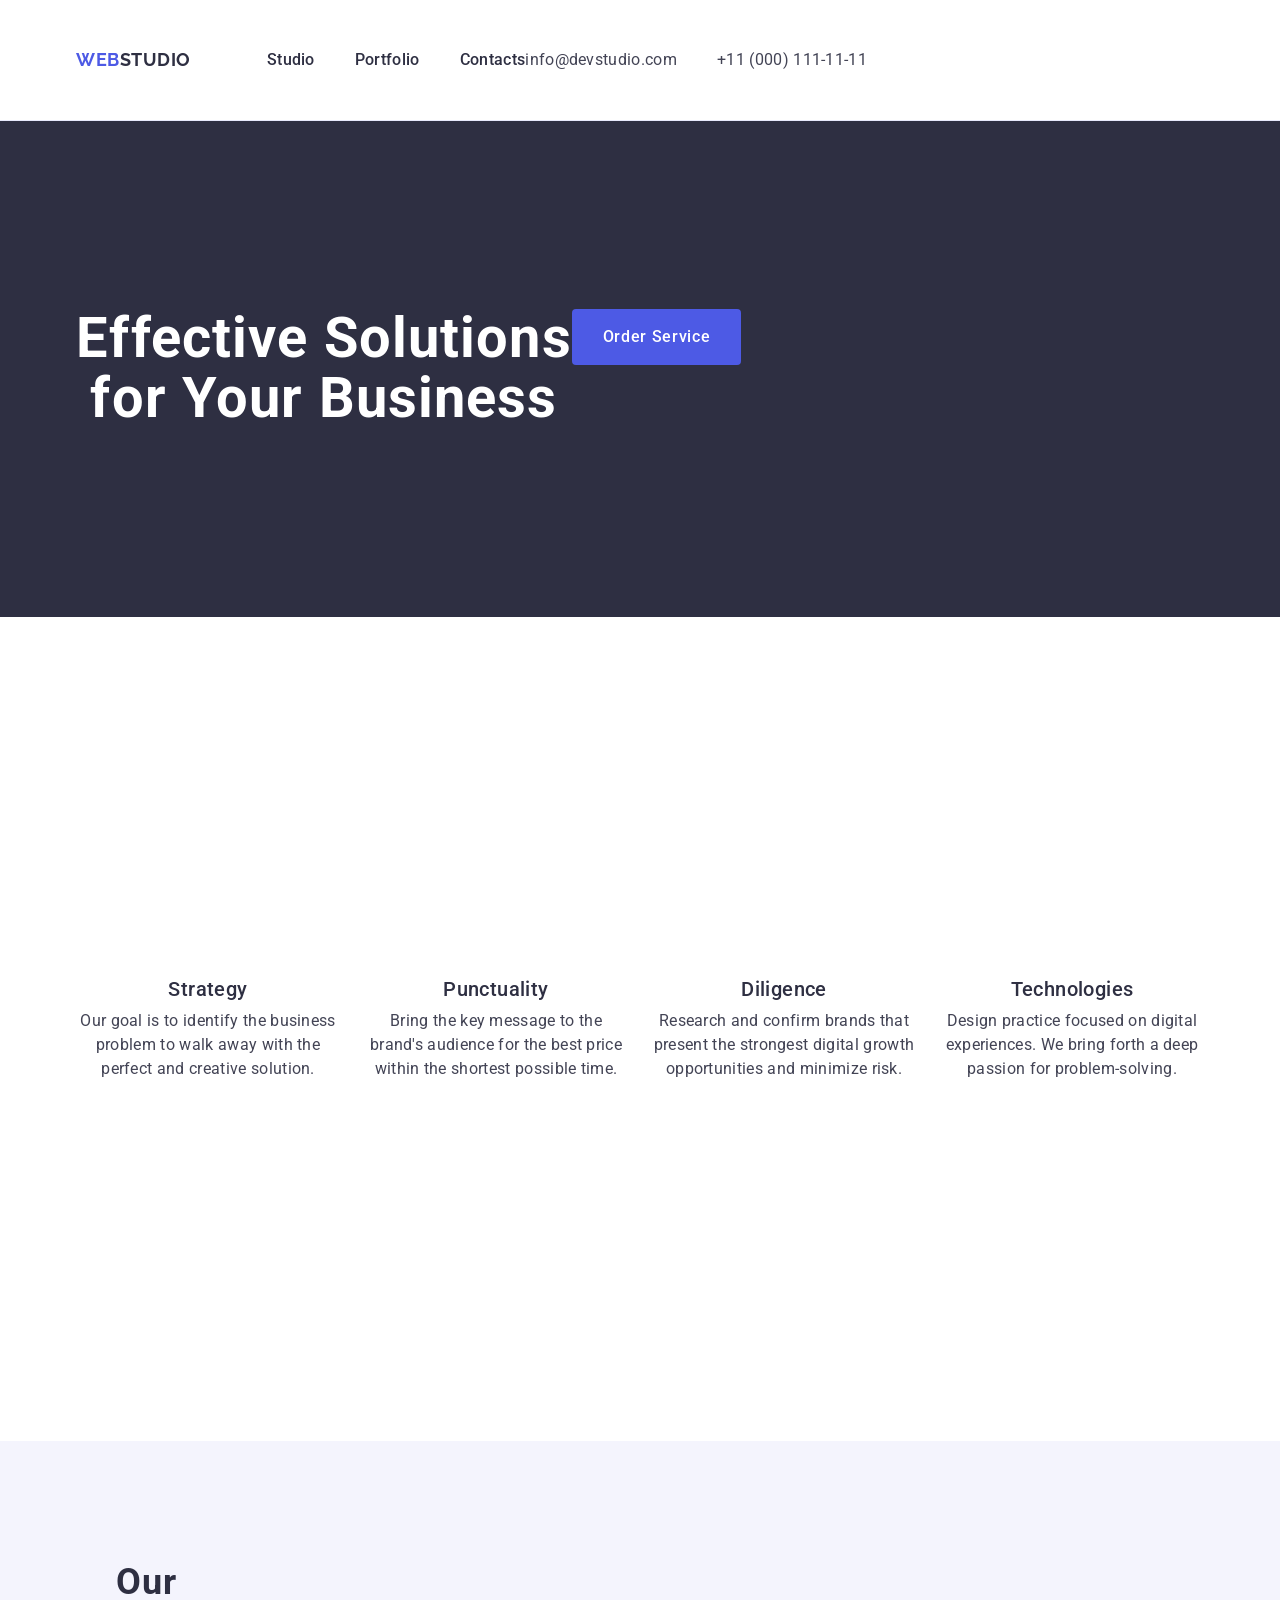
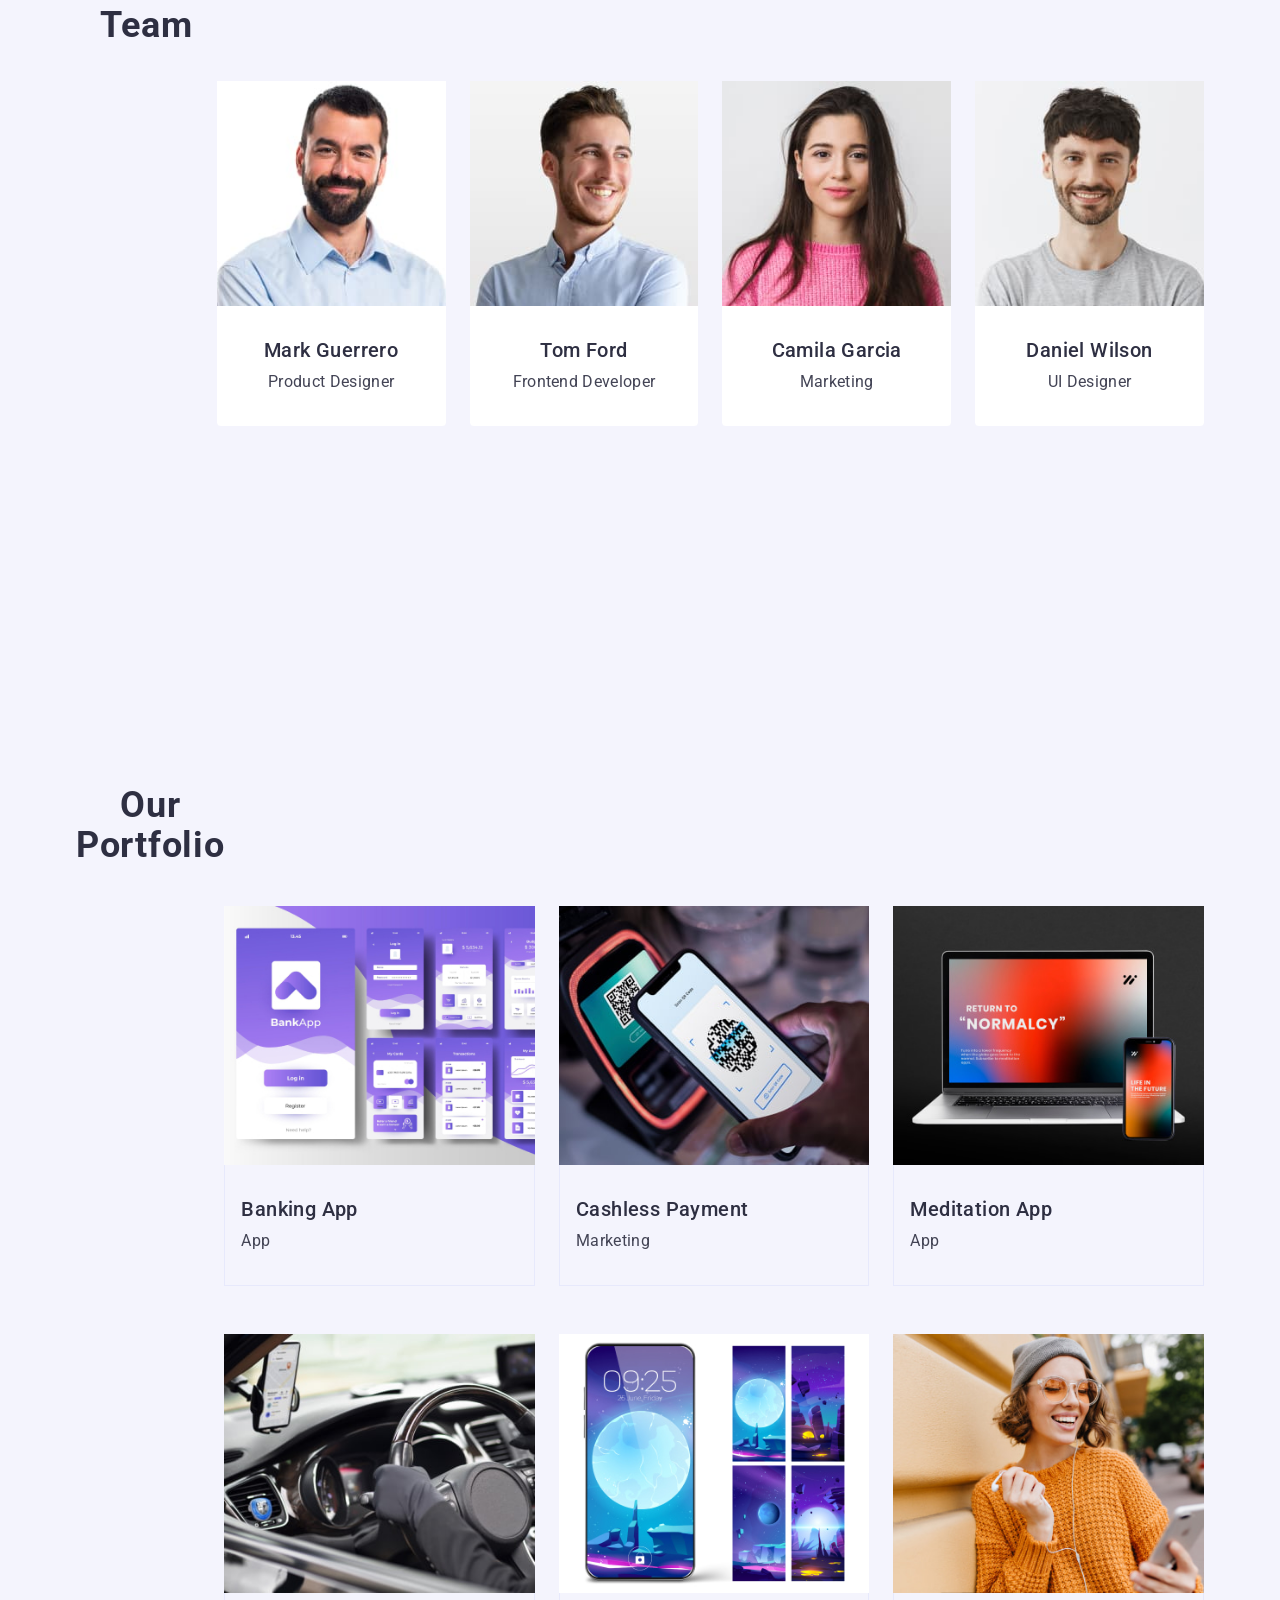
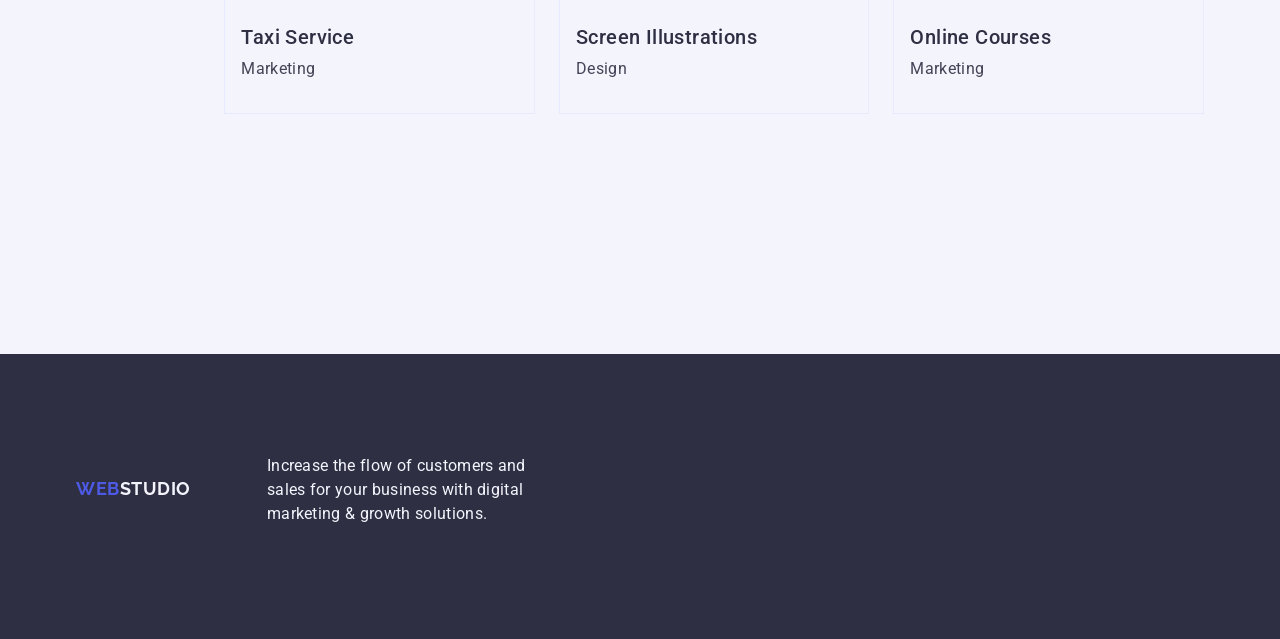
==== index.html @ cb23e67d "d" ====
<!DOCTYPE html>
<html lang="en">
  <head>
    <meta charset="UTF-8" />
    <meta name="viewport" content="width=device-width, initial-scale=1.0" />
    <meta name="description" content="Web Studio" />
    <link
      rel="stylesheet"
      href="https://cdnjs.cloudflare.com/ajax/libs/modern-normalize/3.0.1/modern-normalize.min.css"
      integrity="sha512-q6WgHqiHlKyOqslT/lgBgodhd03Wp4BEqKeW6nNtlOY4quzyG3VoQKFrieaCeSnuVseNKRGpGeDU3qPmabCANg=="
      crossorigin="anonymous"
      referrerpolicy="no-referrer"
    />
    <link href="./css/styles.css" rel="stylesheet" type="text/css" />
    <link rel="preconnect" href="https://fonts.googleapis.com" />
    <link rel="preconnect" href="https://fonts.gstatic.com" crossorigin />
    <link
      href="https://fonts.googleapis.com/css2?family=Raleway:wght@700&family=Roboto:wght@400;500;700;900&display=swap"
      rel="stylesheet"
    />
    <title>Web Studio</title>
  </head>

  <body>
    <header class="main-header">
      <div class="container">
        <nav class="site-nav">
          <a class="logo link" href="./index.html"
            >WEB<span class="text-logo-studio">Studio</span></a
          >

          <ul class="menu list">
            <li class="navigation-menu-item">
              <a class="link" href="./index.html">Studio</a>
            </li>
            <li class="navigation-menu-item">
              <a class="link" href="./portfolio.html">Portfolio</a>
            </li>
            <li class="navigation-menu-item">
              <a class="link" href="">Contacts</a>
            </li>
          </ul>
        </nav>

        <address class="contacts">
          <ul class="contacts list">
            <li class="contacts item">
              <a class="email link" href="mailto:info@devstudio.com"
                >info@devstudio.com</a
              >
            </li>
            <li class="contacts item">
              <a class="email link" href="tel:+110001111111"
                >+11 (000) 111-11-11</a
              >
            </li>
          </ul>
        </address>
      </div>
    </header>

    <main>
      <!-- FIRST MAIN SECTION  -->
      <section class="first-section">
        <div class="container">
          <h1 class="first-header">Effective Solutions for Your Business</h1>
          <button type="button" class="order-service-button">
            Order Service
          </button>
        </div>
      </section>

      <!-- SECOND SECTION  -->
      <section class="second-section">
        <div class="container">
          <!-- THERES NO HEADER BUT VALIDATOR ASKS FOR IT THERES NO HEADER BUT VALIDATOR ASKS FOR IT THERES NO HEADER BUT VALIDATOR ASKS FOR IT -->
          <h2 class="visually-hidden">any text</h2>
          <!-- THERES NO HEADER BUT VALIDATOR ASKS FOR IT THERES NO HEADER BUT VALIDATOR ASKS FOR IT THERES NO HEADER BUT VALIDATOR ASKS FOR IT -->
          <ul class="list second-section">
            <li class="second-section list-item">
              <h3 class="third-header">Strategy</h3>
              <p class="about-our-work">
                Our goal is to identify the business problem to walk away with
                the perfect and creative solution.
              </p>
            </li>
            <li class="second-section list-item">
              <h3 class="third-header">Punctuality</h3>
              <p class="about-our-work">
                Bring the key message to the brand's audience for the best price
                within the shortest possible time.
              </p>
            </li>
            <li class="second-section list-item">
              <h3 class="third-header">Diligence</h3>
              <p class="about-our-work">
                Research and confirm brands that present the strongest digital
                growth opportunities and minimize risk.
              </p>
            </li>
            <li class="second-section list-item">
              <h3 class="third-header">Technologies</h3>
              <p class="about-our-work">
                Design practice focused on digital experiences. We bring forth a
                deep passion for problem-solving.
              </p>
            </li>
          </ul>
        </div>
      </section>

      <!-- SECTION THREE  -->
      <section class="third-section">
        <div class="container">
          <h2 class="second-header">Our Team</h2>
          <ul class="list third-section">
            <li class="underlist">
              <img
                src="./images/team/Mark.jpg"
                width="264"
                height="260"
                alt="Mark Guerrero"
              />
              <div class="position-container">
                <h3 class="third-header">Mark Guerrero</h3>
                <p class="about-our-work">Product Designer</p>
              </div>
            </li>
            <li class="underlist">
              <img
                src="./images/team/Tom.jpg"
                width="264"
                height="260"
                alt="Tom Ford"
              />
              <div class="position-container">
                <h3 class="third-header">Tom Ford</h3>
                <p class="about-our-work">Frontend Developer</p>
              </div>
            </li>
            <li class="underlist">
              <img
                src="./images/team/Camila.jpg"
                width="264"
                height="260"
                alt="Camila Garcia"
              />
              <div class="position-container">
                <h3 class="third-header">Camila Garcia</h3>
                <p class="about-our-work">Marketing</p>
              </div>
            </li>
            <li class="underlist">
              <img
                src="./images/team/Daniel.jpg"
                width="264"
                height="260"
                alt="Daniel Wilson"
              />
              <div class="position-container">
                <h3 class="third-header">Daniel Wilson</h3>
                <p class="about-our-work">UI Designer</p>
              </div>
            </li>
          </ul>
        </div>
      </section>
      <!-- SECTION FOUR  -->
      <section class="four-section">
        <div class="container">
          <h2 class="section-title">Our Portfolio</h2>
          <ul class="list four-section">
            <li class="what-we-do-item">
              <img
                src="./images/portfolio/bank-interface-concept.jpg"
                alt="Bank Interface Concept"
                width="360"
              />
              <div class="what-we-do description">
                <h3 class="card-title">Banking App</h3>
                <p class="card-description">App</p>
              </div>
            </li>
            <li class="what-we-do-item">
              <img
                src="./images/portfolio/cashless-payment.jpg"
                alt="Cashless Payment"
                width="360"
              />
              <div class="what-we-do description">
                <h3 class="card-title">Cashless Payment</h3>
                <p class="card-description">Marketing</p>
              </div>
            </li>
            <li class="what-we-do-item">
              <img
                src="./images/portfolio/meditation-app.jpg"
                alt="Meditation App"
                width="360"
              />
              <div class="what-we-do description">
                <h3 class="card-title">Meditation App</h3>
                <p class="card-description">App</p>
              </div>
            </li>
            <li class="what-we-do-item">
              <img
                src="./images/portfolio/taxi-service.jpg"
                alt="Taxi Service"
                width="360"
              />
              <div class="what-we-do description">
                <h3 class="card-title">Taxi Service</h3>
                <p class="card-description">Marketing</p>
              </div>
            </li>
            <li class="what-we-do-item">
              <img
                src="./images/portfolio/screen-illustrations.jpg"
                alt="Screen Illustrations"
                width="360"
              />
              <div class="what-we-do description">
                <h3 class="card-title">Screen Illustrations</h3>
                <p class="card-description">Design</p>
              </div>
            </li>
            <li class="what-we-do-item">
              <img
                src="./images/portfolio/online-courses.jpg"
                alt="Online Courses"
                width="360"
              />
              <div class="what-we-do description">
                <h3 class="card-title">Online Courses</h3>
                <p class="card-description">Marketing</p>
              </div>
            </li>
          </ul>
        </div>
      </section>
    </main>
    <!-- FOOTER  -->
    <footer class="footer">
      <div class="container">
        <a
          style="display: inline-block"
          class="logo link logo-in-footer"
          href="./index.html"
          >WEB<span class="text-logo-studio-footer">Studio</span></a
        >
        <p class="footer-text">
          Increase the flow of customers and sales for your business with
          digital marketing & growth solutions.
        </p>
      </div>
    </footer>
  </body>
</html>
---- css/styles.css ----
:root {
  --header-text-color: #2e2f42;
  --iris: #4d5ae5;
  --navyblue: #2e2f42;
}

body {
  font-family: 'Roboto', sans-serif;
  background-color: #ffffff;
  color: #434455;
}

.list {
  list-style: none;
}

h1,
h2,
h3,
h4,
h5,
h6,
p {
  margin: 0;
}

ul,
ol {
  margin: 0;
  padding-left: 0;
}

img {
  display: block;
  max-width: 100%;
  height: auto;
}

.link {
  text-decoration: none;
  padding: 24px 0;
  display: inline-block;
}

.site-nav > .link {
  font-family: 'Raleway', sans-serif;
  color: var(--iris, #4d5ae5);
  font-weight: 700;
  font-size: 18px;
  line-height: 1.17;
  letter-spacing: 0.03em;
  text-transform: uppercase;
  text-decoration: none;
}

.text-logo-studio {
  text-transform: uppercase;
  font-family: 'Raleway', sans-serif;
  color: var(--navyblue, #2e2f42);
  font-weight: 700;
  font-size: 18px;
  line-height: 1.17;
  letter-spacing: 0.03em;
  text-decoration: none;
}

.site-nav .list .link {
  font-weight: 500;
  line-height: 1.5;
  letter-spacing: 0.02em;
  color: #2e2f42;
}

address {
  font-style: normal;
}

.site-nav {
  display: flex;
  align-items: center;
  text-decoration: none;
}

.logo.link {
  margin-right: 76px;
}

.footer .container .logo.footer.link {
  margin-bottom: 16px;
}

.menu.list {
  display: flex;
  gap: 40px;
}

.site-nav .list .link:hover,
.link:focus {
  color: #404bbf;
  font-style: normal;
  font-weight: 500;
  line-height: 24px;
  letter-spacing: 0.32px;
}

.site-nav .list .link:focus {
  color: #404bbf;
}

.contacts .list .link:hover {
  color: #404bbf;
}

.contacts .list .link:focus {
  color: #404bbf;
}

.contacts .list .link {
  color: #434455;
}

.contacts .list {
  line-height: 1.5;
  letter-spacing: 0.02em;
  color: #434455;
}

.first-header {
  color: #fff;
  text-align: center;
  /* Header 1 */
  max-width: 496px;
  font-size: 56px;
  font-style: normal;
  font-weight: 700;
  line-height: 1.07;
  letter-spacing: 1.12px;
}

.third-header {
  color: #2e2f42;
  margin-bottom: 8px;
  font-size: 20px;
  font-style: normal;
  font-weight: 500;
  line-height: 1.2;
  text-align: center;
  letter-spacing: 0.02em;
}

.second-header {
  color: #2e2f42;
  text-align: center;
  font-size: 36px;
  font-style: normal;
  font-weight: 700;
  margin-bottom: 72px;
  line-height: 1.2;
  letter-spacing: 0.72px;
  text-transform: capitalize;
}

.list.second-section {
  display: flex;
  gap: 24px;
}

.list.third-section {
  display: flex;
  gap: 24px;
}

.second-section {
  padding: 120px 0;
}

.visually-hidden {
  position: absolute;
  width: 1px;
  height: 1px;
  margin: -1px;
  border: 0;
  padding: 0;

  white-space: nowrap;
  clip-path: inset(100%);
  clip: rect(0 0 0 0);
  overflow: hidden;
}

.portfolio-section .list .about-our-work {
  font-size: 16px;
  line-height: 1.5;
  letter-spacing: 0.02em;
  color: #434455;
  text-align: center;
}

.second-header-portfolio {
  font-weight: 500;
  font-size: 20px;
  line-height: 1.2;
  letter-spacing: 0.02em;
  color: #2e2f42;
}

.first-section {
  padding: 188px 0;
  background-color: #2e2f42;
}

.third-section {
  background-color: #f4f4fd;
  padding: 120px 0;
}

.list-item {
  background-color: #ffffff;
}

.third-section > h2 {
  line-height: 1.11;
}

.four-section {
  background-color: #f4f4fd;
  padding-top: 120px;
  padding-bottom: 120px;
}

.third-section .list .underlist {
  background-color: #ffffff;
  width: calc((100% - 72px) / 4);
  border-radius: 0px 0px 4px 4px;
}

.position-container {
  padding: 32px 0;
}

.four-section > h2 {
  line-height: 1.11;
}

.four-section > p {
  font-size: 16px;
  line-height: 1.5;
  letter-spacing: 0.02em;
}

.four-section .list > p {
  font-size: 16px;
  line-height: 1.5;
  letter-spacing: 0.02em;
}

.about-our-work {
  font-size: 16px;
  font-style: normal;
  font-weight: 400;
  line-height: 1.5;
  letter-spacing: 0.02em;
  text-align: center;
}

.main-header {
  border-bottom: 1px solid #e7e9fc;
}

.container {
  display: flex;
  width: 1158px;
  margin: 0 auto;
  padding: 0 15px;
}

.contacts.list {
  display: flex;
  align-items: center;
  gap: 40px;
}

.second-section.list-item {
  width: calc((100% - 72px) / 4);
}

.navigation-menu-item {
  padding-top: 24px;
  padding-right: 0;
  padding-bottom: 24px;
  padding-left: 0;
}

.contacts.item {
  padding: 24px 0;
}

.contacts-mail:hover {
  color: #404bbf;
  justify-content: center;
  flex-shrink: 0;
}

.order-service-button {
  display: block;
  min-width: 169px;
  height: 56px;
  border: none;
  border-radius: 4px;
  background: var(--iris, #4d5ae5);
  cursor: pointer;
  color: #ffffff;
  font-family: 'Roboto', sans-serif;
  /* Button Text */
  font-size: 16px;
  font-style: normal;
  font-weight: 500;
  line-height: 1.5;
  letter-spacing: 0.04em;
}

.order-service-button:hover,
.order-service-button:focus {
  background-color: #404bbf;
}

.sorting-button {
  cursor: pointer;
  font-family: 'Roboto', sans-serif;
  font-weight: 500;
  font-size: 16px;
  line-height: 1.5;
  letter-spacing: 0.04em;
  color: #4d5ae5;
  background-color: #f4f4fd;
}

.sorting-button:hover {
  color: #ffffff;
  background-color: #404bbf;
}

.sorting-button:focus {
  color: #ffffff;
  background-color: #404bbf;
}

footer {
  background-color: #2e2f42;
  flex-shrink: 0;
}

.footer {
  padding: 100px 0;
}

.footer .link {
  display: inline-block;
  font-family: 'Raleway', sans-serif;
  font-weight: 700;
  font-size: 18px;
  line-height: 1.17;
  letter-spacing: 0.03em;
  text-transform: uppercase;
  color: #4d5ae5;
}

.text-logo-studio-footer {
  color: var(--cloud, #f4f4fd);
  font-family: Raleway;
  font-size: 18px;
  font-style: normal;
  font-weight: 700;
  line-height: 1.17; /* 116.667% */
  letter-spacing: 0.03em;
  text-transform: uppercase;
  display: inline-block;
}

.footer-text {
  color: #f4f4fd;
  font-size: 16px;
  font-style: normal;
  font-weight: 400;
  line-height: 24px;
  max-width: 264px;
  letter-spacing: 0.32px;
}

.section-title {
  font-size: 36px;
  line-height: 1.11;
  margin-bottom: 72px;
  text-align: center;
  letter-spacing: 0.02em;
  text-transform: capitalize;
  color: #2e2f42;
}

.list.four-section {
  padding-top: 120px;
  display: flex;
  flex-wrap: wrap;
  column-gap: 24px;
  row-gap: 48px;
}

.what-we-do-item {
  width: calc((100% - 48px) / 3);
}

.logo-in-footer {
  display: inline-block;
  margin-bottom: 16px;
}

.what-we-do.description {
  padding: 32px 16px;
  border: 1px solid #e7e9fc;
  border-top: none;
}

.card-title {
  font-weight: 500;
  font-size: 20px;
  line-height: 1.2;
  letter-spacing: 0.02em;
  color: #2e2f42;
  margin-bottom: 8px;
}

.card-description {
  font-size: 16px;
  line-height: 1.5;
  letter-spacing: 0.02em;
  color: #434455;
}
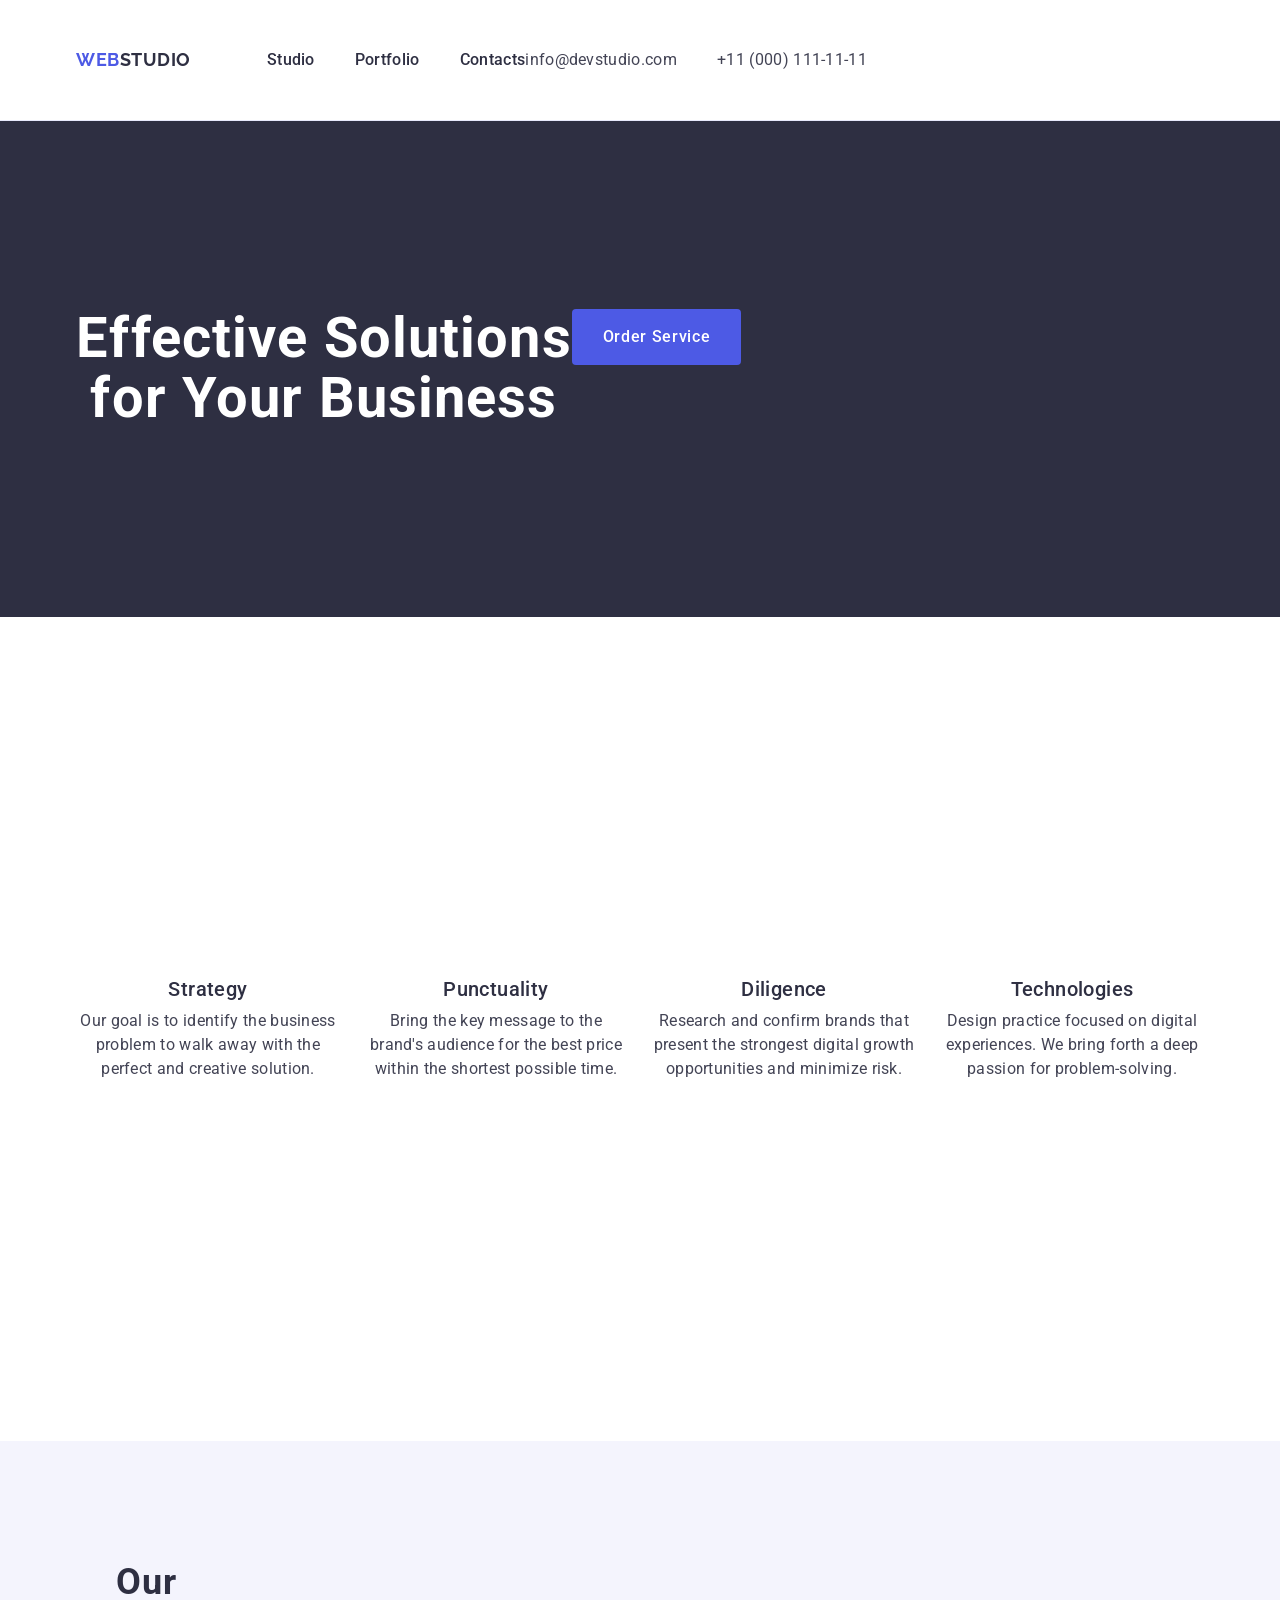
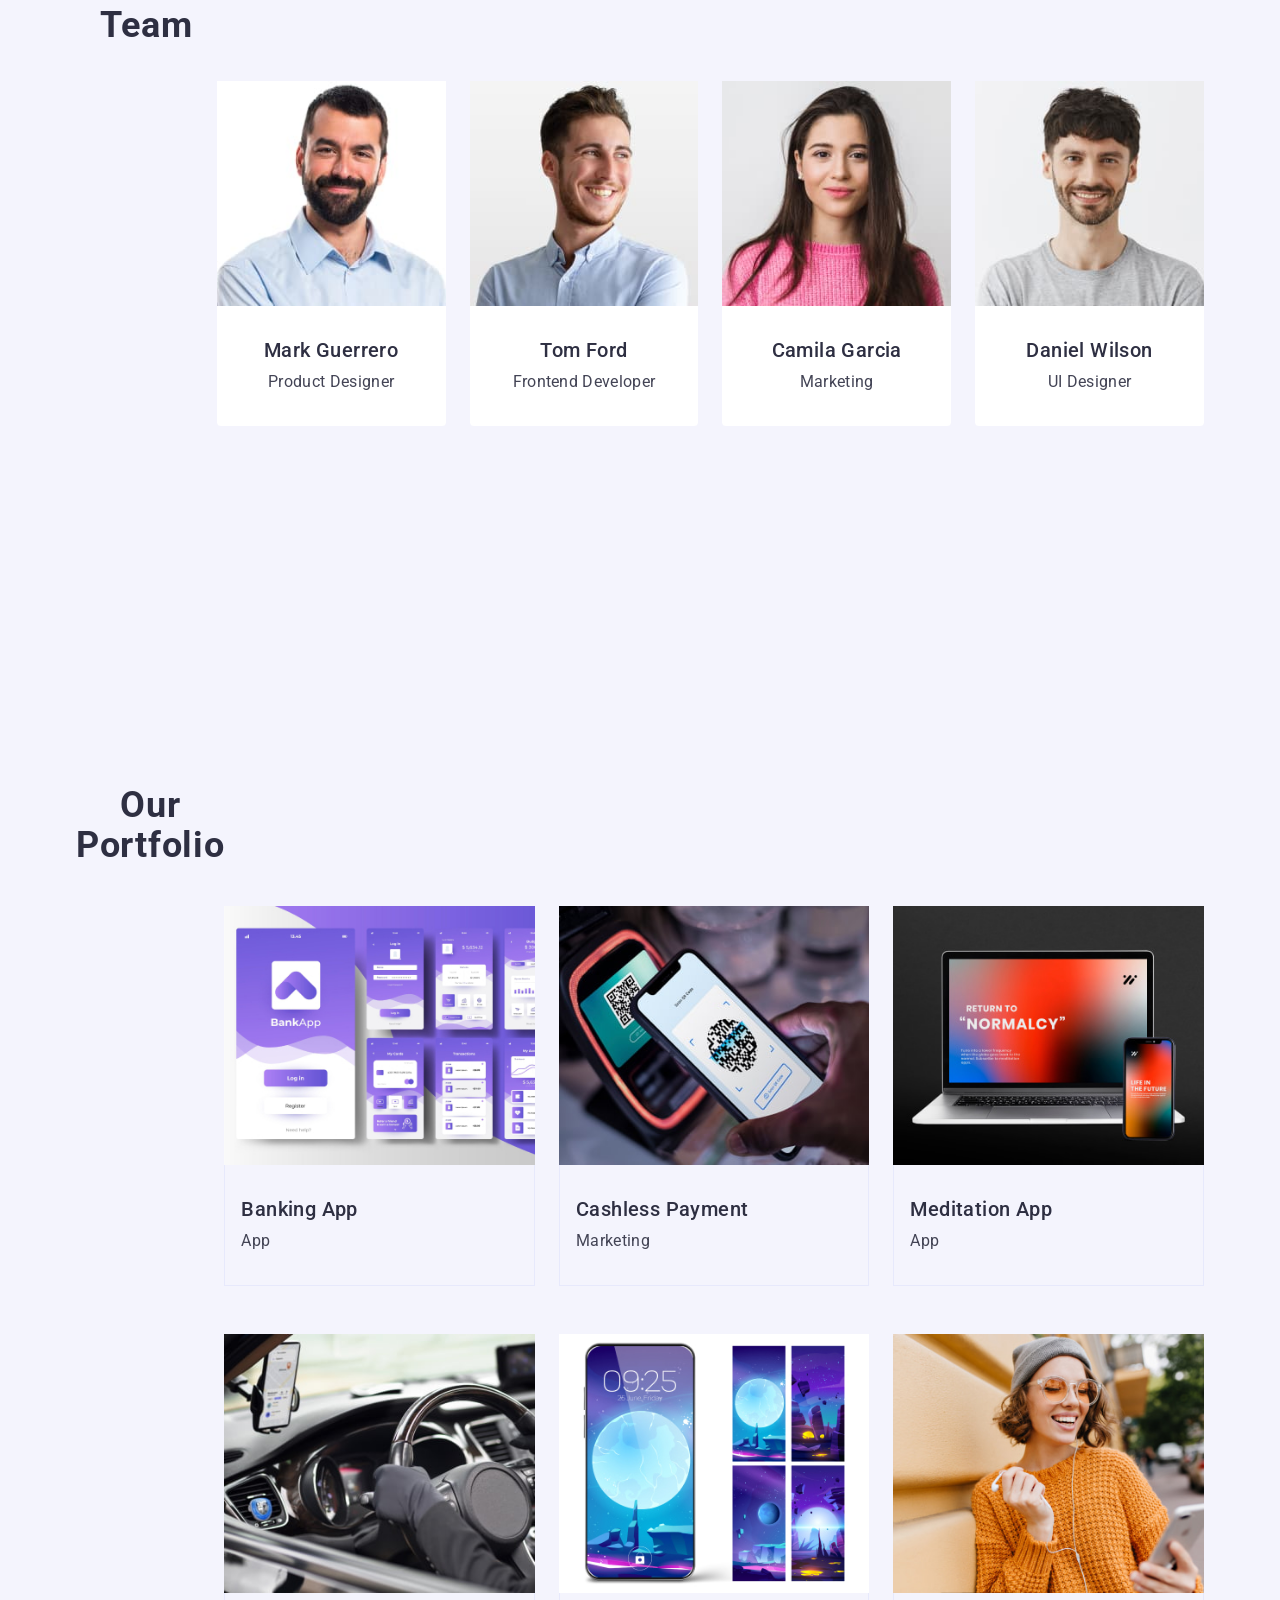
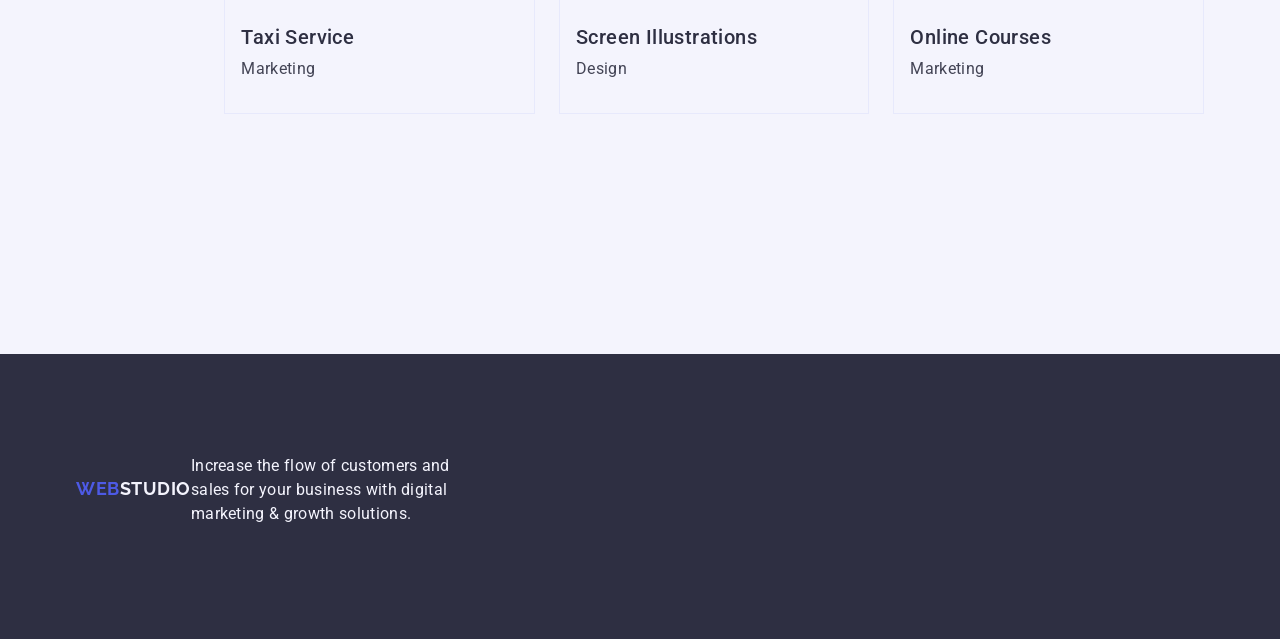
==== commit 89e251a9: "u" ====
--- a/index.html
+++ b/index.html
@@ -242,11 +242,8 @@
     </main>
     <!-- FOOTER  -->
     <footer class="footer">
-      <div class="container">
-        <a
-          style="display: inline-block"
-          class="logo link logo-in-footer"
-          href="./index.html"
+      <div class="container footer-container">
+        <a class="link" href="./index.html"
           >WEB<span class="text-logo-studio-footer">Studio</span></a
         >
         <p class="footer-text">
--- a/css/styles.css
+++ b/css/styles.css
@@ -354,8 +354,51 @@
   padding: 100px 0;
 }
 
+.text-logo-studio-footer {
+  color: var(--cloud, #f4f4fd);
+  font-family: Raleway;
+  font-size: 18px;
+  font-style: normal;
+  font-weight: 700;
+  line-height: 1.17; /* 116.667% */
+  letter-spacing: 0.03em;
+  text-transform: uppercase;
+  display: inline-block;
+}
+
+.footer-text {
+  color: #f4f4fd;
+  font-size: 16px;
+  font-style: normal;
+  font-weight: 400;
+  line-height: 24px;
+  max-width: 264px;
+  letter-spacing: 0.32px;
+}
+
+.section-title {
+  font-size: 36px;
+  line-height: 1.11;
+  margin-bottom: 72px;
+  text-align: center;
+  letter-spacing: 0.02em;
+  text-transform: capitalize;
+  color: #2e2f42;
+}
+
+.list.four-section {
+  padding-top: 120px;
+  display: flex;
+  flex-wrap: wrap;
+  column-gap: 24px;
+  row-gap: 48px;
+}
+
+.what-we-do-item {
+  width: calc((100% - 48px) / 3);
+}
+
 .footer .link {
-  display: inline-block;
   font-family: 'Raleway', sans-serif;
   font-weight: 700;
   font-size: 18px;
@@ -363,53 +406,6 @@
   letter-spacing: 0.03em;
   text-transform: uppercase;
   color: #4d5ae5;
-}
-
-.text-logo-studio-footer {
-  color: var(--cloud, #f4f4fd);
-  font-family: Raleway;
-  font-size: 18px;
-  font-style: normal;
-  font-weight: 700;
-  line-height: 1.17; /* 116.667% */
-  letter-spacing: 0.03em;
-  text-transform: uppercase;
-  display: inline-block;
-}
-
-.footer-text {
-  color: #f4f4fd;
-  font-size: 16px;
-  font-style: normal;
-  font-weight: 400;
-  line-height: 24px;
-  max-width: 264px;
-  letter-spacing: 0.32px;
-}
-
-.section-title {
-  font-size: 36px;
-  line-height: 1.11;
-  margin-bottom: 72px;
-  text-align: center;
-  letter-spacing: 0.02em;
-  text-transform: capitalize;
-  color: #2e2f42;
-}
-
-.list.four-section {
-  padding-top: 120px;
-  display: flex;
-  flex-wrap: wrap;
-  column-gap: 24px;
-  row-gap: 48px;
-}
-
-.what-we-do-item {
-  width: calc((100% - 48px) / 3);
-}
-
-.logo-in-footer {
   display: inline-block;
   margin-bottom: 16px;
 }
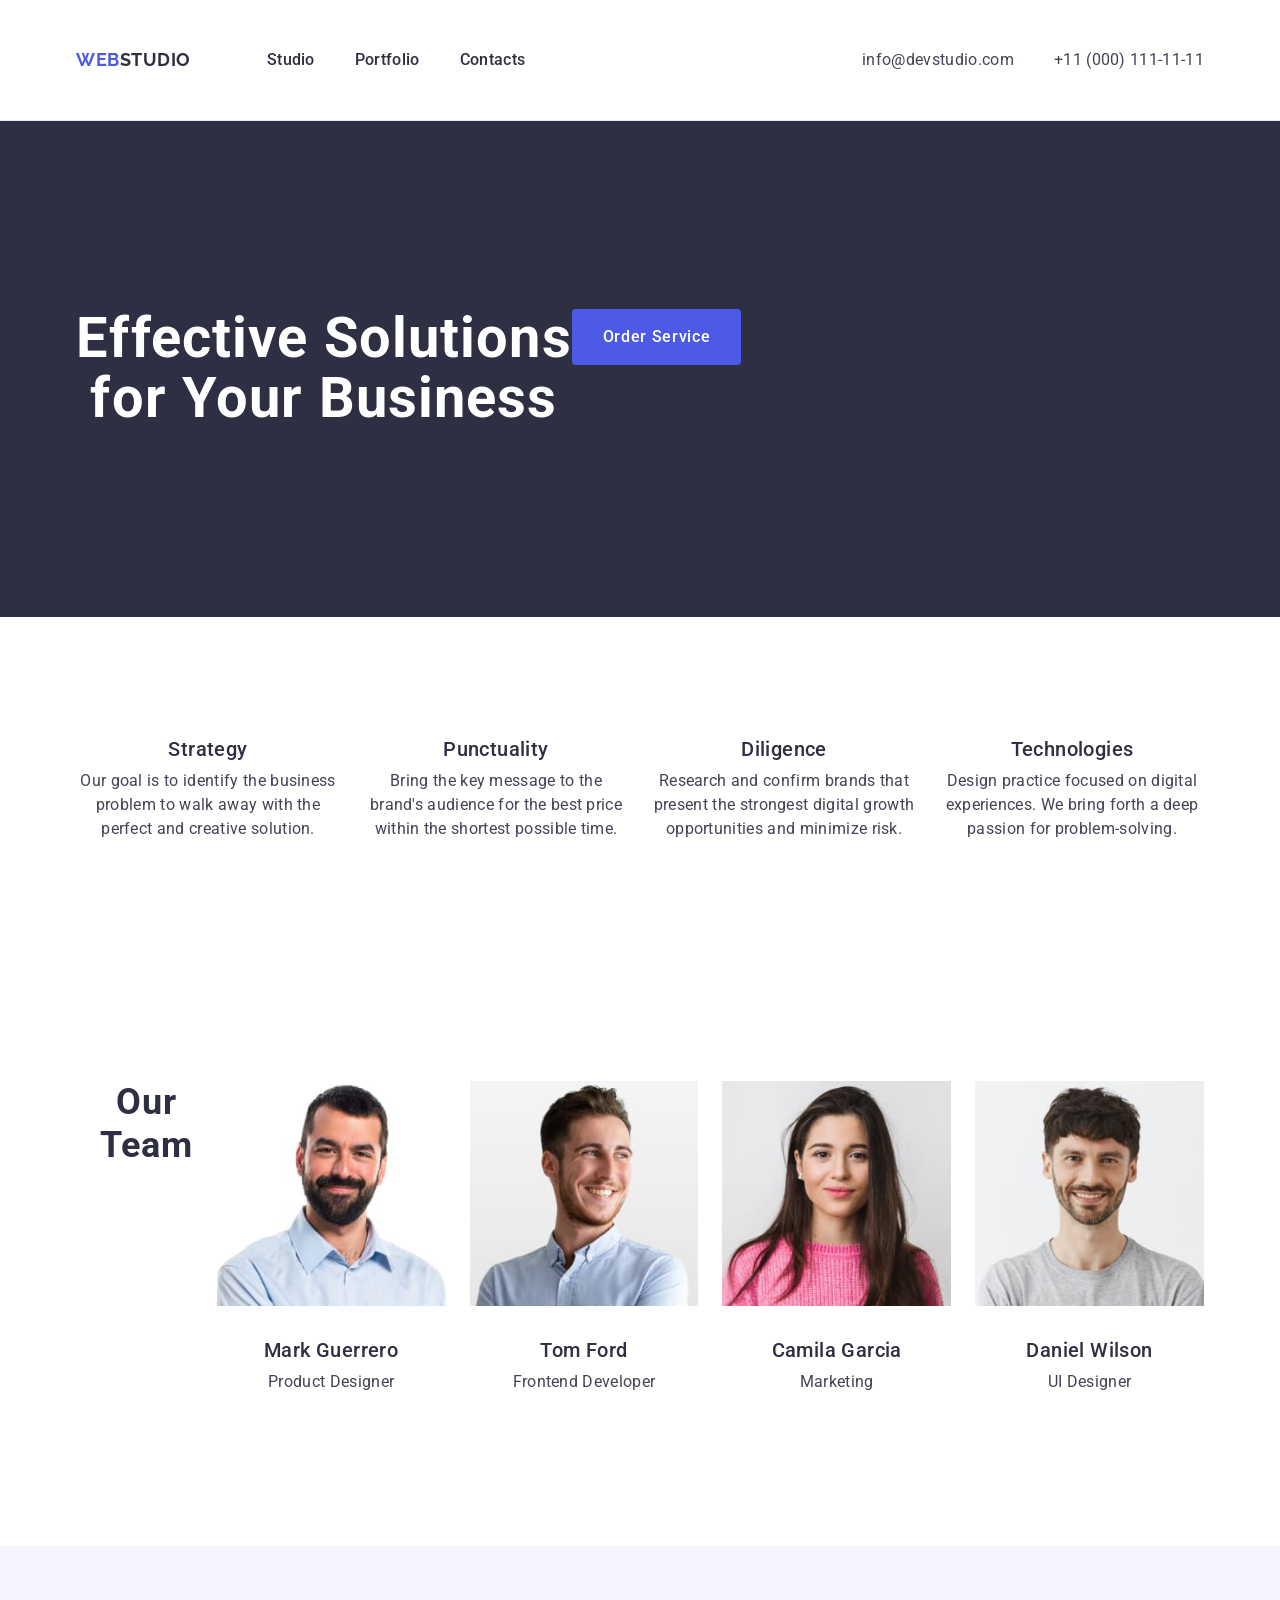
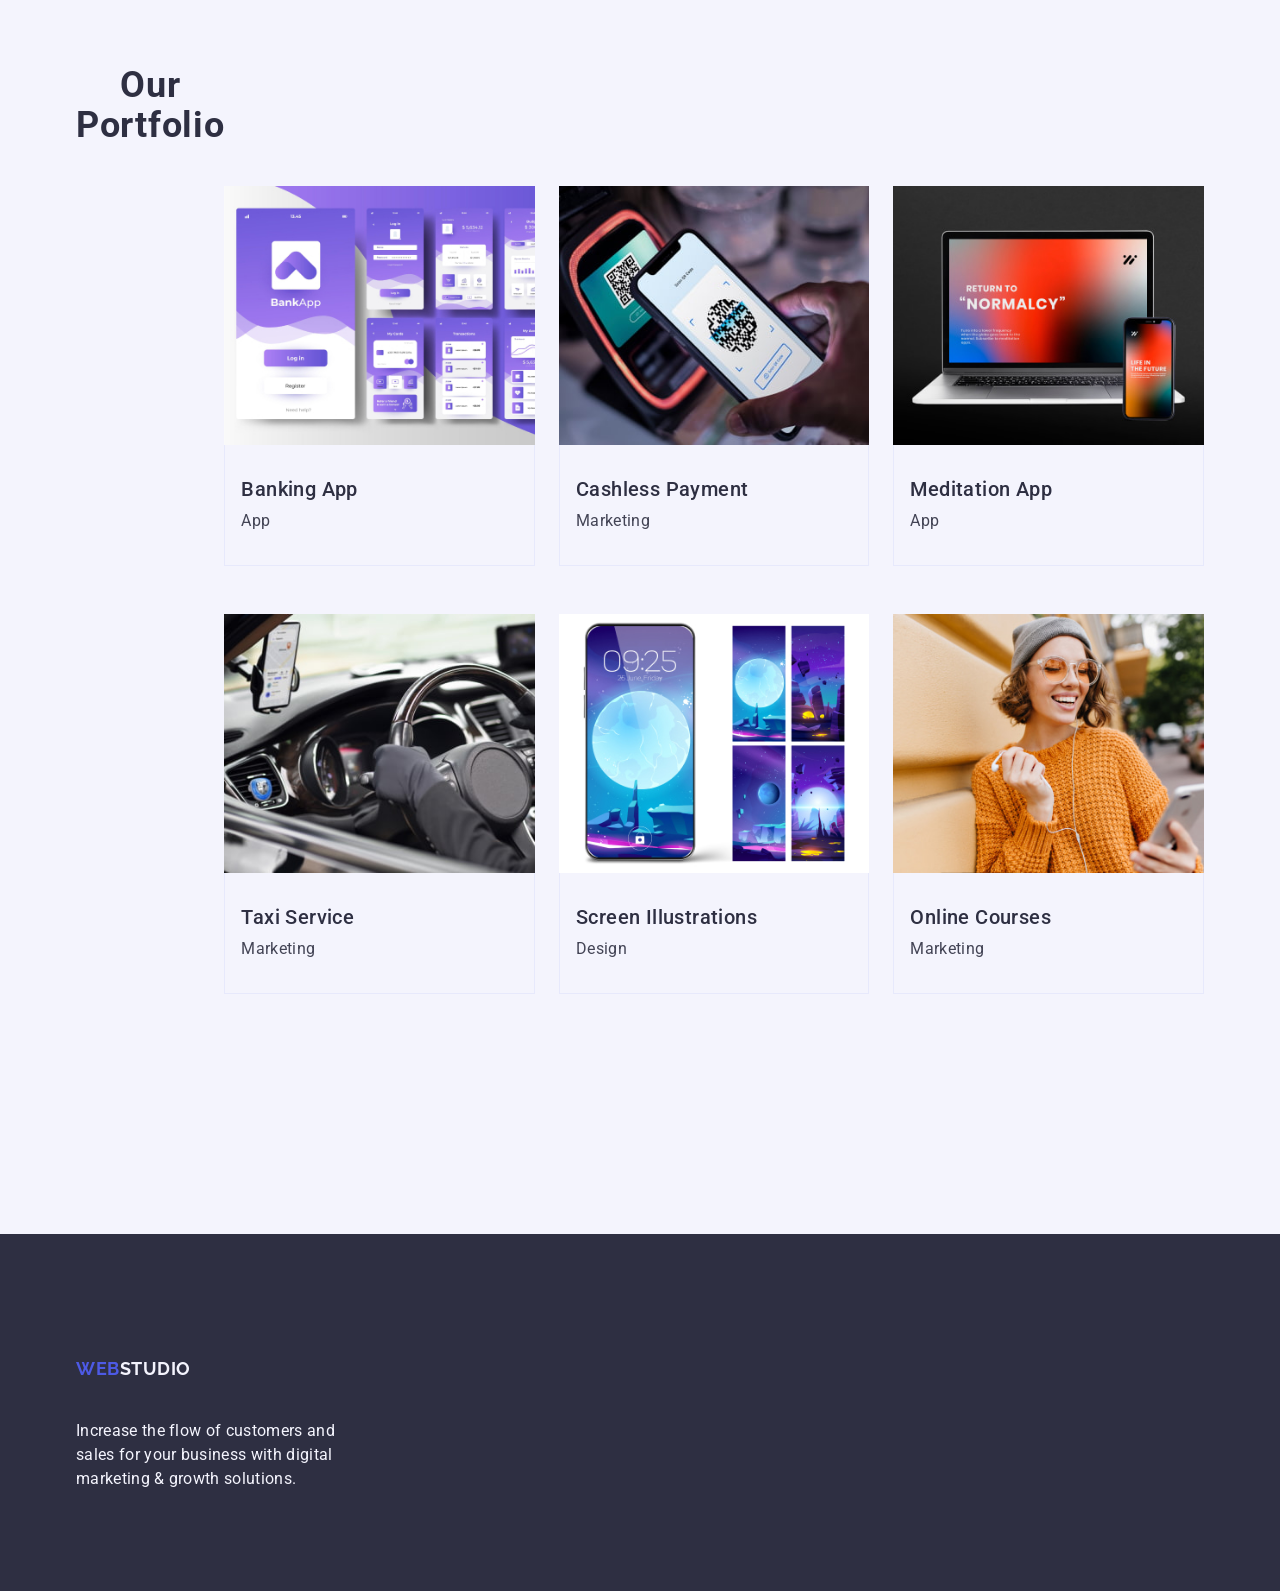
==== commit 6b6259e6: "u" ====
--- a/index.html
+++ b/index.html
@@ -61,7 +61,7 @@
 
     <main>
       <!-- FIRST MAIN SECTION  -->
-      <section class="first-section">
+      <section class="section first-section">
         <div class="container">
           <h1 class="first-header">Effective Solutions for Your Business</h1>
           <button type="button" class="order-service-button">
@@ -71,7 +71,7 @@
       </section>
 
       <!-- SECOND SECTION  -->
-      <section class="second-section">
+      <section class="section second-section">
         <div class="container">
           <!-- THERES NO HEADER BUT VALIDATOR ASKS FOR IT THERES NO HEADER BUT VALIDATOR ASKS FOR IT THERES NO HEADER BUT VALIDATOR ASKS FOR IT -->
           <h2 class="visually-hidden">any text</h2>
@@ -110,7 +110,7 @@
       </section>
 
       <!-- SECTION THREE  -->
-      <section class="third-section">
+      <section class="section third-section">
         <div class="container">
           <h2 class="second-header">Our Team</h2>
           <ul class="list third-section">
@@ -166,11 +166,11 @@
         </div>
       </section>
       <!-- SECTION FOUR  -->
-      <section class="four-section">
+      <section class="section four-section">
         <div class="container">
           <h2 class="section-title">Our Portfolio</h2>
           <ul class="list four-section">
-            <li class="what-we-do-item">
+            <li class="frame">
               <img
                 src="./images/portfolio/bank-interface-concept.jpg"
                 alt="Bank Interface Concept"
@@ -181,7 +181,7 @@
                 <p class="card-description">App</p>
               </div>
             </li>
-            <li class="what-we-do-item">
+            <li class="frame">
               <img
                 src="./images/portfolio/cashless-payment.jpg"
                 alt="Cashless Payment"
@@ -192,7 +192,7 @@
                 <p class="card-description">Marketing</p>
               </div>
             </li>
-            <li class="what-we-do-item">
+            <li class="frame">
               <img
                 src="./images/portfolio/meditation-app.jpg"
                 alt="Meditation App"
@@ -203,7 +203,7 @@
                 <p class="card-description">App</p>
               </div>
             </li>
-            <li class="what-we-do-item">
+            <li class="frame">
               <img
                 src="./images/portfolio/taxi-service.jpg"
                 alt="Taxi Service"
@@ -214,7 +214,7 @@
                 <p class="card-description">Marketing</p>
               </div>
             </li>
-            <li class="what-we-do-item">
+            <li class="frame">
               <img
                 src="./images/portfolio/screen-illustrations.jpg"
                 alt="Screen Illustrations"
@@ -225,7 +225,7 @@
                 <p class="card-description">Design</p>
               </div>
             </li>
-            <li class="what-we-do-item">
+            <li class="frame">
               <img
                 src="./images/portfolio/online-courses.jpg"
                 alt="Online Courses"
--- a/css/styles.css
+++ b/css/styles.css
@@ -75,10 +75,15 @@
   font-style: normal;
 }
 
+.section {
+  padding: 120px 0;
+}
+
 .site-nav {
   display: flex;
   align-items: center;
   text-decoration: none;
+  margin-right: auto;
 }
 
 .logo.link {
@@ -168,10 +173,6 @@
 .list.third-section {
   display: flex;
   gap: 24px;
-}
-
-.second-section {
-  padding: 120px 0;
 }
 
 .visually-hidden {
@@ -207,11 +208,6 @@
 .first-section {
   padding: 188px 0;
   background-color: #2e2f42;
-}
-
-.third-section {
-  background-color: #f4f4fd;
-  padding: 120px 0;
 }
 
 .list-item {
@@ -348,9 +344,6 @@
 footer {
   background-color: #2e2f42;
   flex-shrink: 0;
-}
-
-.footer {
   padding: 100px 0;
 }
 
@@ -376,6 +369,10 @@
   letter-spacing: 0.32px;
 }
 
+.footer-container {
+  flex-direction: column;
+}
+
 .section-title {
   font-size: 36px;
   line-height: 1.11;
@@ -394,8 +391,10 @@
   row-gap: 48px;
 }
 
-.what-we-do-item {
+.frame {
+  row-gap: 48px;
   width: calc((100% - 48px) / 3);
+  transition: box-shadow 250ms cubic-bezier(0.4, 0, 0.2, 1);
 }
 
 .footer .link {
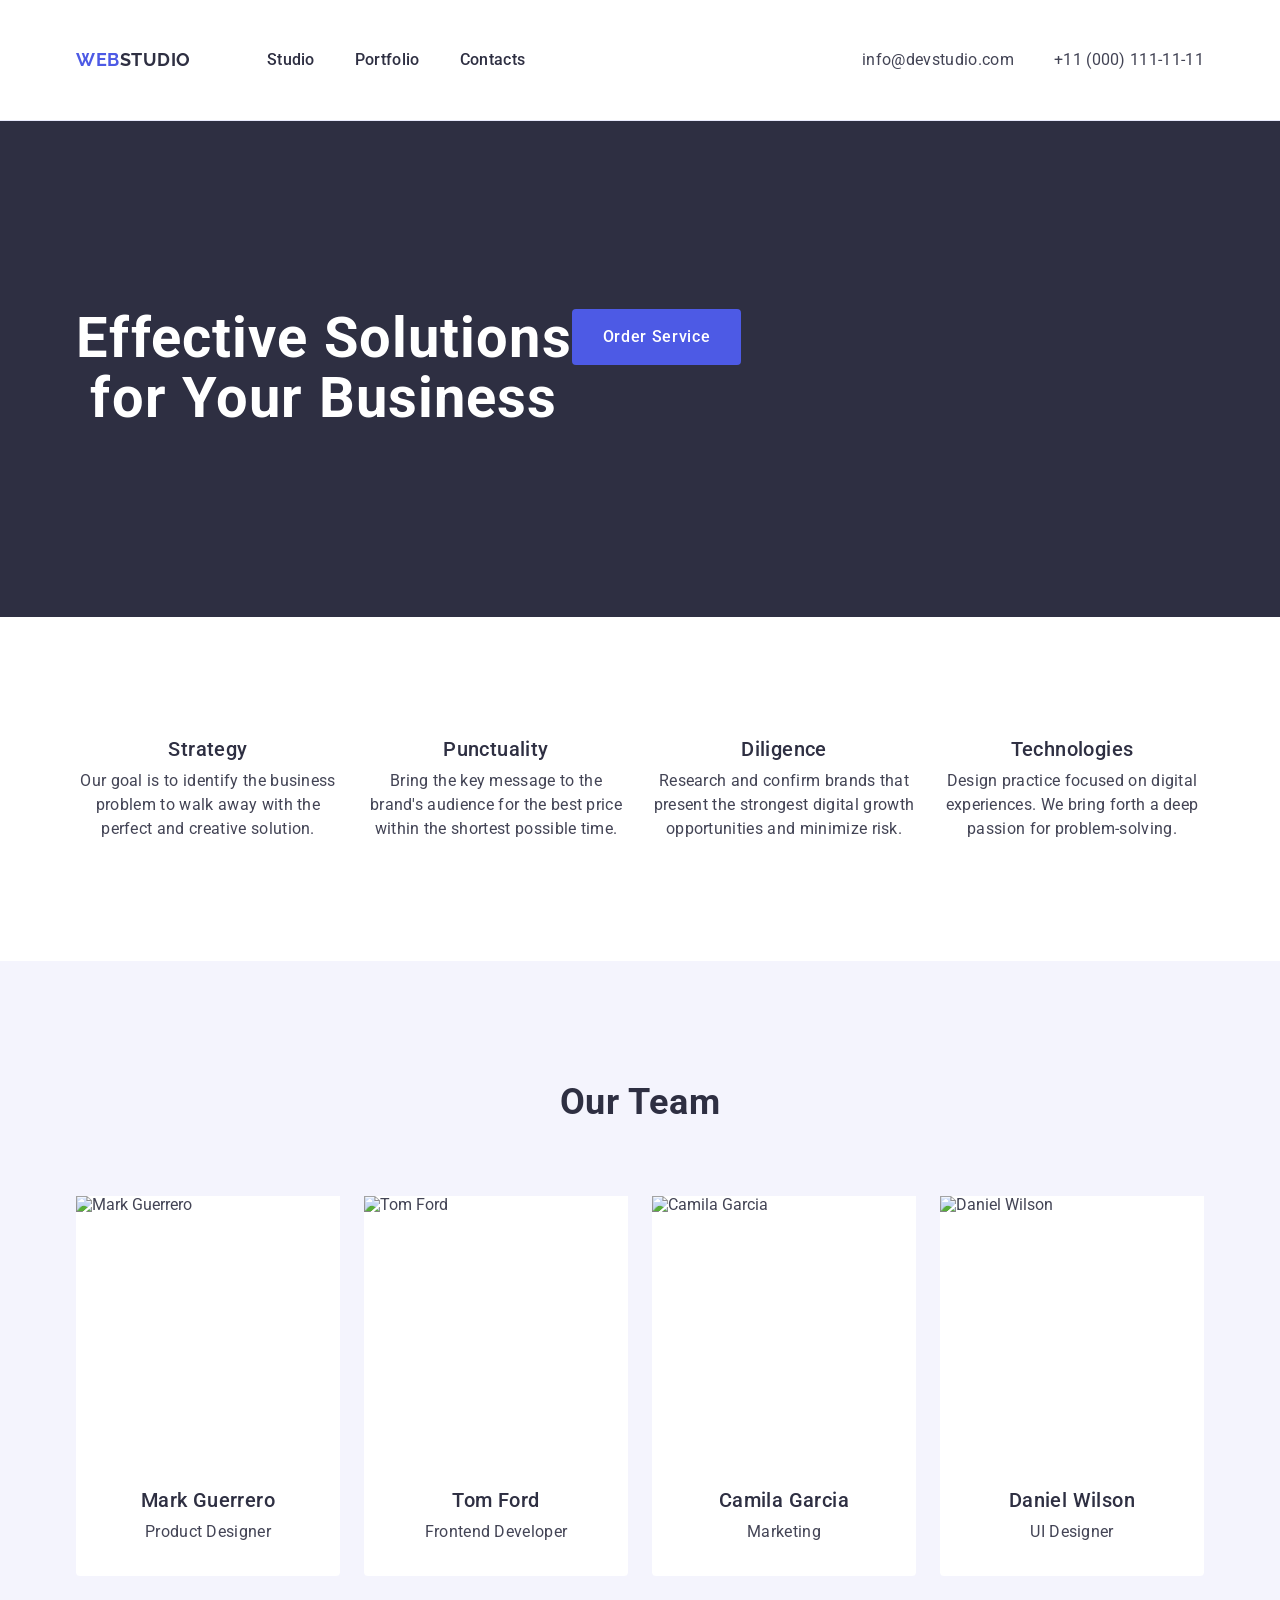
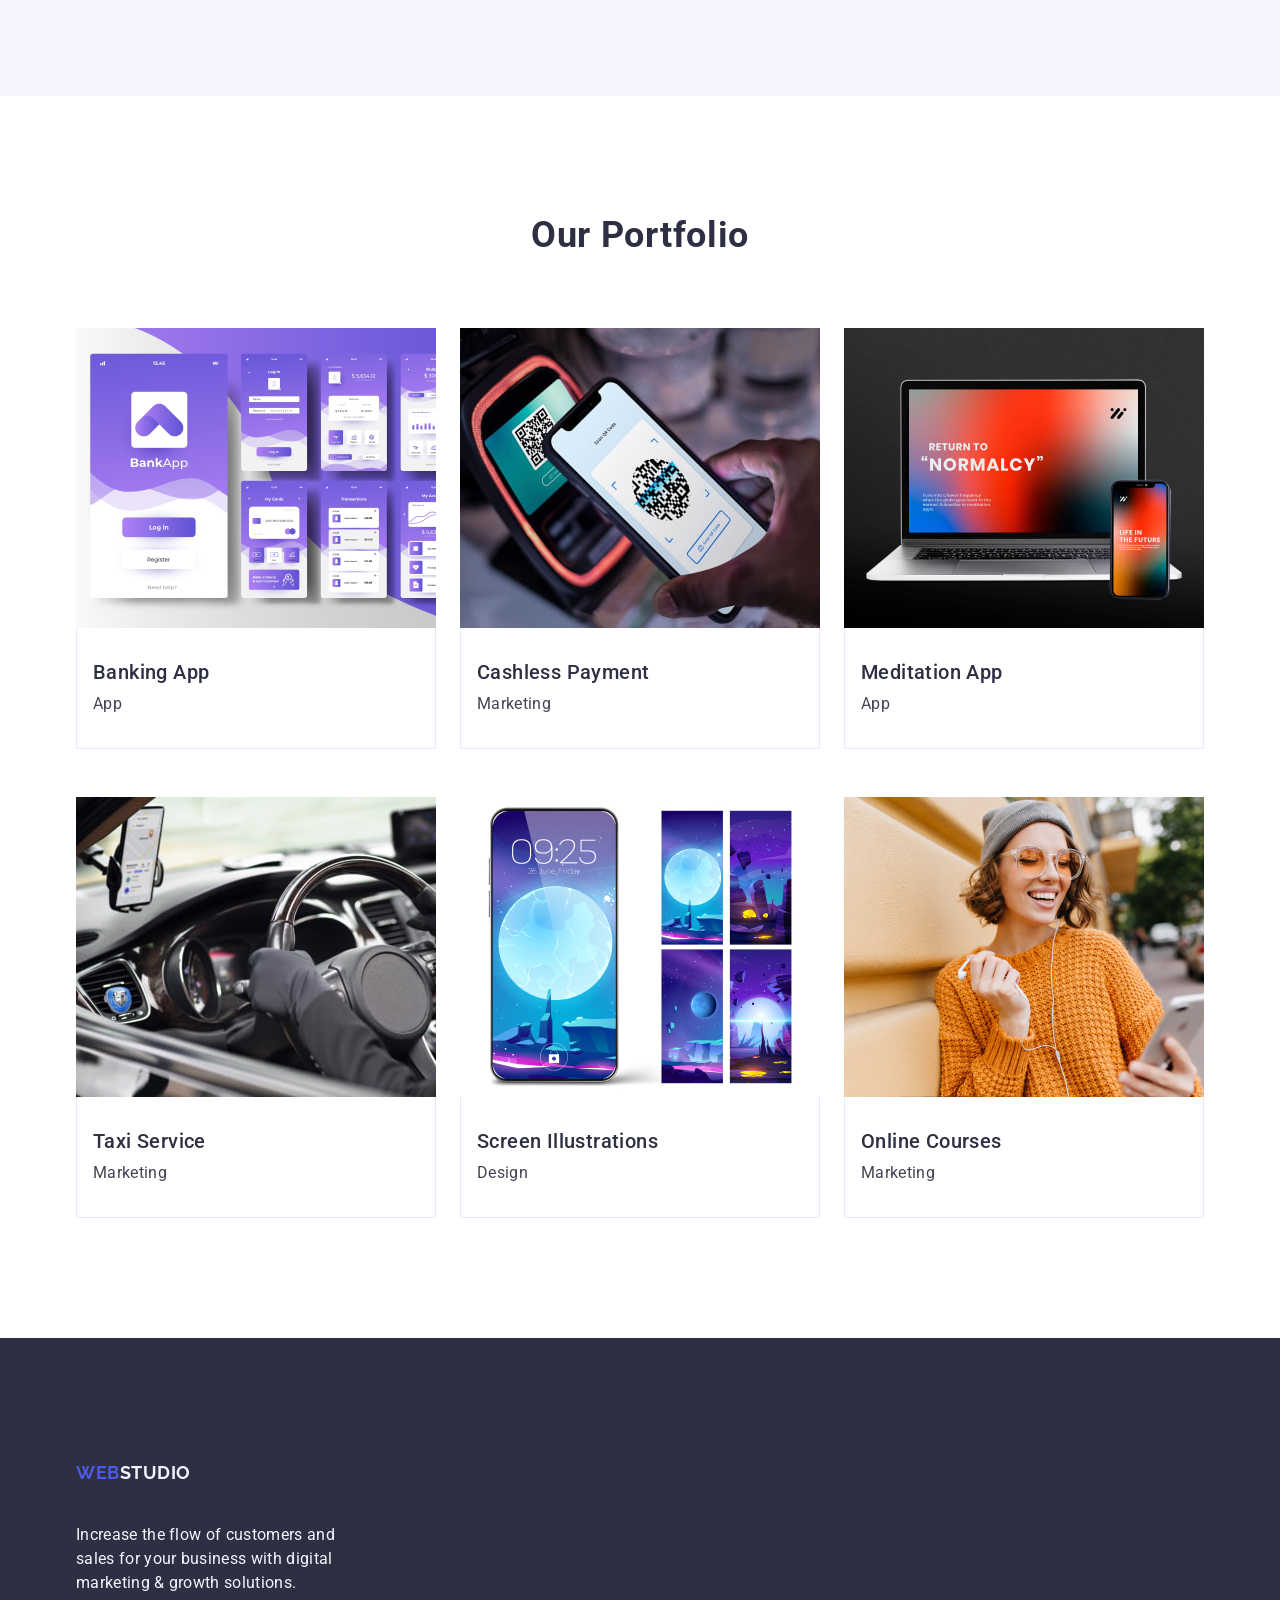
==== commit 11cf968d: "upd" ====
--- a/index.html
+++ b/index.html
@@ -74,7 +74,7 @@
       <section class="section second-section">
         <div class="container">
           <!-- THERES NO HEADER BUT VALIDATOR ASKS FOR IT THERES NO HEADER BUT VALIDATOR ASKS FOR IT THERES NO HEADER BUT VALIDATOR ASKS FOR IT -->
-          <h2 class="visually-hidden">any text</h2>
+          <h2 class="visually-hidden">Features</h2>
           <!-- THERES NO HEADER BUT VALIDATOR ASKS FOR IT THERES NO HEADER BUT VALIDATOR ASKS FOR IT THERES NO HEADER BUT VALIDATOR ASKS FOR IT -->
           <ul class="list second-section">
             <li class="second-section list-item">
@@ -111,12 +111,12 @@
 
       <!-- SECTION THREE  -->
       <section class="section third-section">
-        <div class="container">
+        <div class="container third-container">
           <h2 class="second-header">Our Team</h2>
           <ul class="list third-section">
             <li class="underlist">
               <img
-                src="./images/team/Mark.jpg"
+                src="./images/team/mark.jpg"
                 width="264"
                 height="260"
                 alt="Mark Guerrero"
@@ -128,7 +128,7 @@
             </li>
             <li class="underlist">
               <img
-                src="./images/team/Tom.jpg"
+                src="./images/team/tom.jpg"
                 width="264"
                 height="260"
                 alt="Tom Ford"
@@ -140,7 +140,7 @@
             </li>
             <li class="underlist">
               <img
-                src="./images/team/Camila.jpg"
+                src="./images/team/camila.jpg"
                 width="264"
                 height="260"
                 alt="Camila Garcia"
@@ -152,7 +152,7 @@
             </li>
             <li class="underlist">
               <img
-                src="./images/team/Daniel.jpg"
+                src="./images/team/daniel.jpg"
                 width="264"
                 height="260"
                 alt="Daniel Wilson"
@@ -167,7 +167,7 @@
       </section>
       <!-- SECTION FOUR  -->
       <section class="section four-section">
-        <div class="container">
+        <div class="container four-container">
           <h2 class="section-title">Our Portfolio</h2>
           <ul class="list four-section">
             <li class="frame">
--- a/css/styles.css
+++ b/css/styles.css
@@ -218,10 +218,8 @@
   line-height: 1.11;
 }
 
-.four-section {
+.third-section {
   background-color: #f4f4fd;
-  padding-top: 120px;
-  padding-bottom: 120px;
 }
 
 .third-section .list .underlist {
@@ -370,7 +368,16 @@
 }
 
 .footer-container {
+  display: block;
   flex-direction: column;
+}
+
+.four-container {
+  display: block;
+}
+
+.third-container {
+  display: block;
 }
 
 .section-title {
@@ -384,7 +391,6 @@
 }
 
 .list.four-section {
-  padding-top: 120px;
   display: flex;
   flex-wrap: wrap;
   column-gap: 24px;
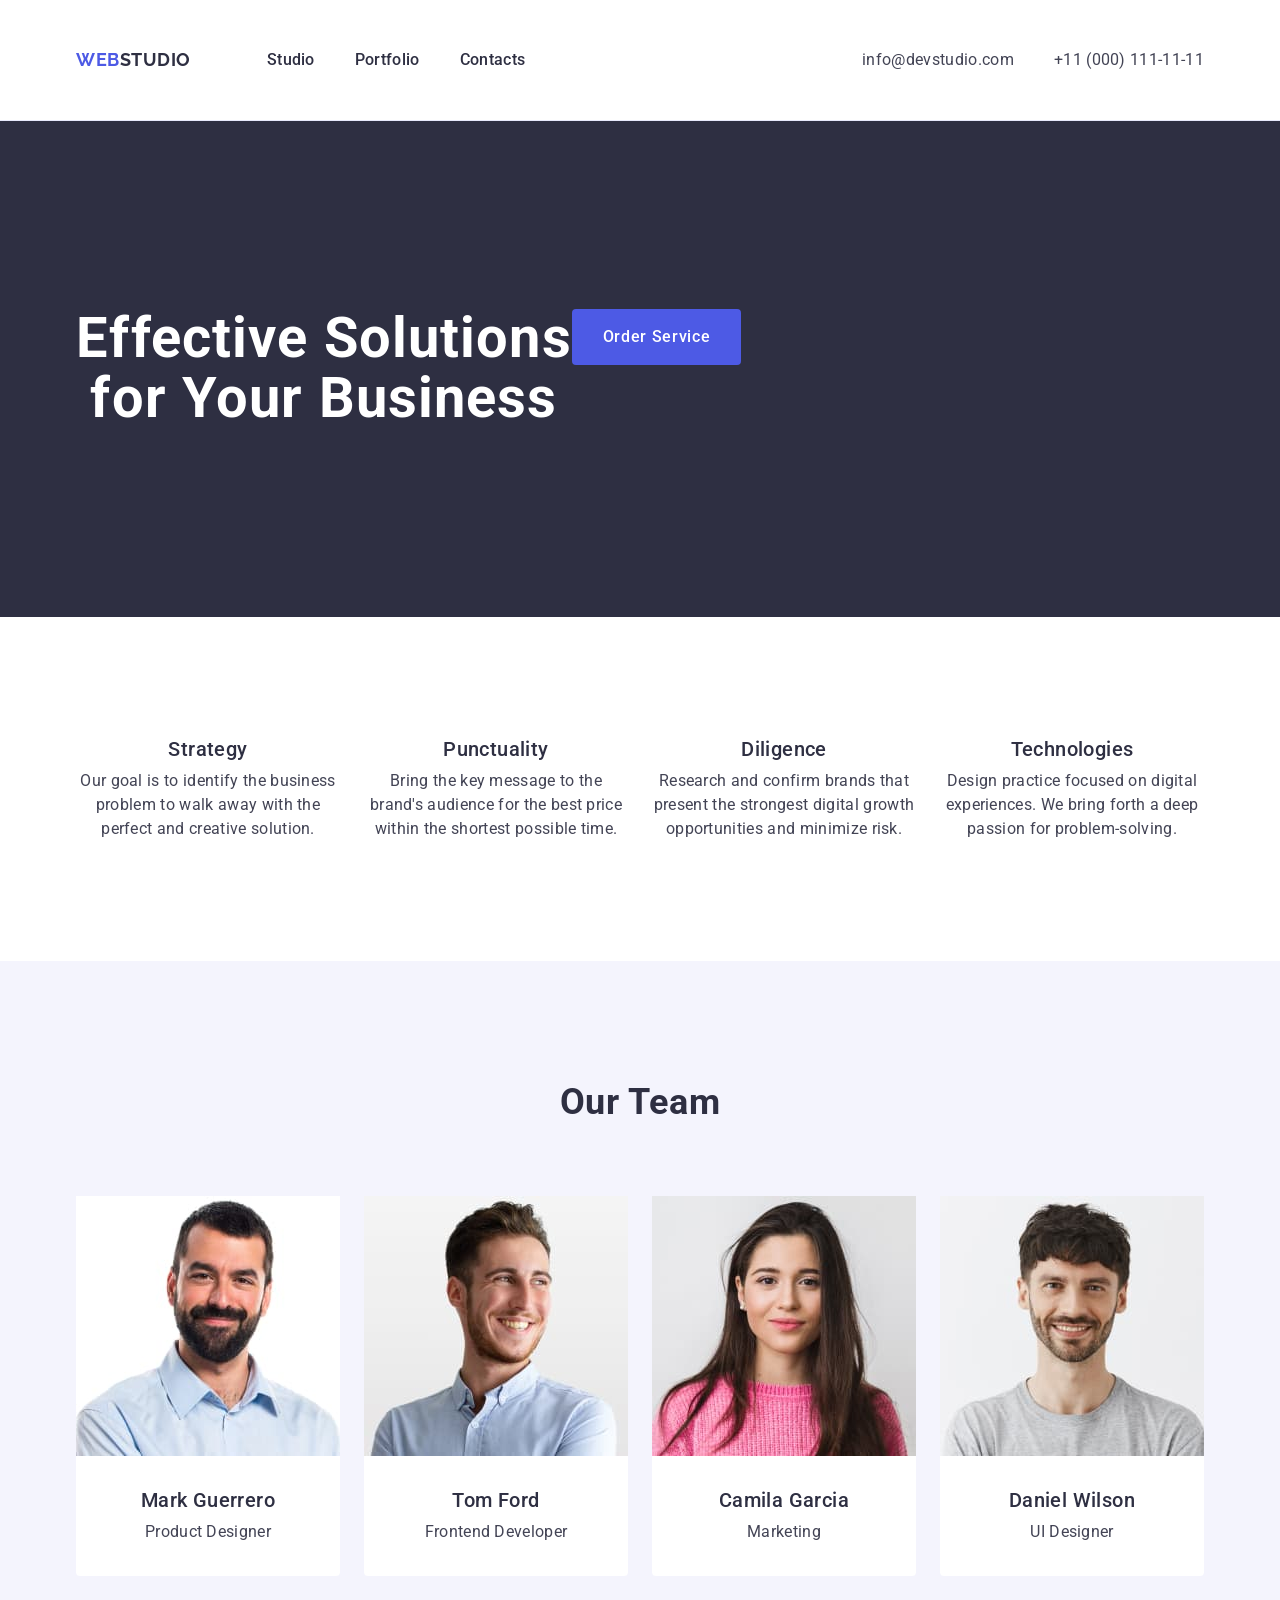
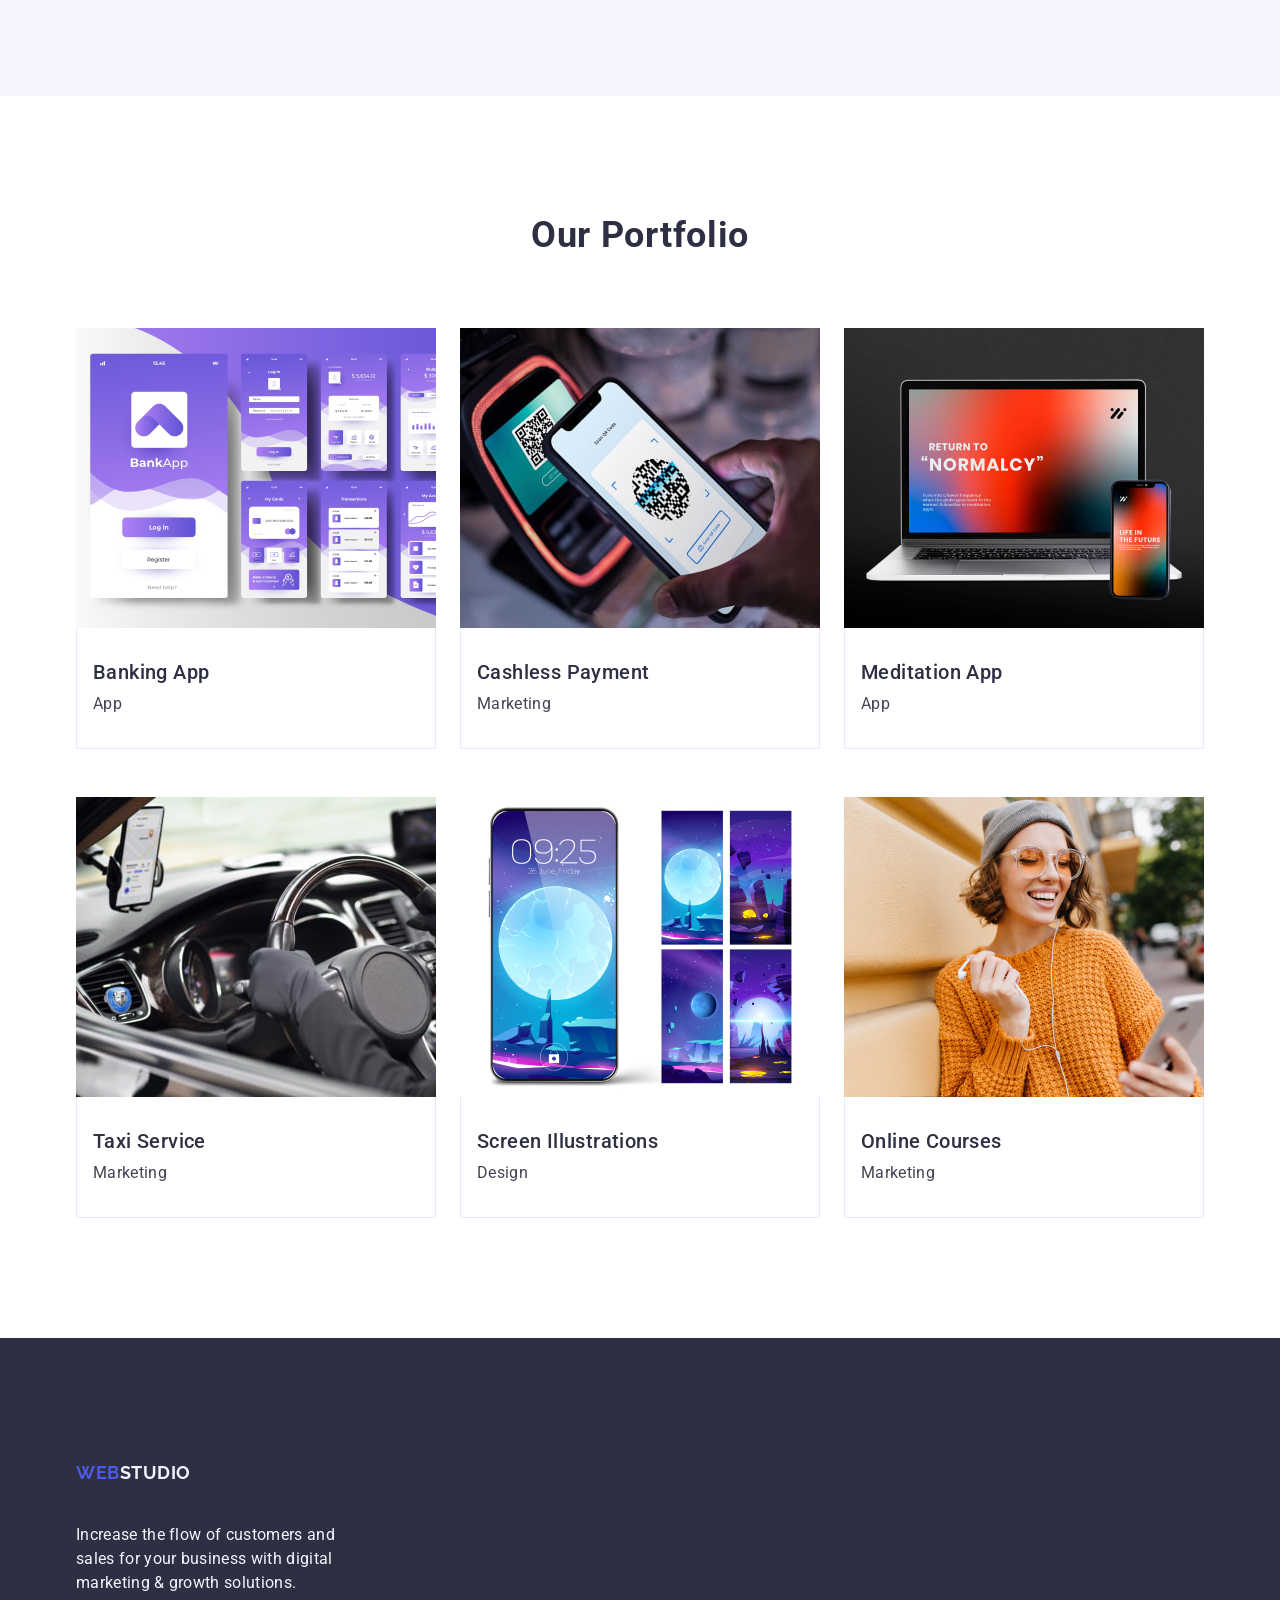
==== commit 005018ab: "upd img" ====
--- a/index.html
+++ b/index.html
@@ -116,7 +116,7 @@
           <ul class="list third-section">
             <li class="underlist">
               <img
-                src="./images/team/mark.jpg"
+                src="./images/team/mark_g.jpg"
                 width="264"
                 height="260"
                 alt="Mark Guerrero"
@@ -128,7 +128,7 @@
             </li>
             <li class="underlist">
               <img
-                src="./images/team/tom.jpg"
+                src="./images/team/tom_f.jpg"
                 width="264"
                 height="260"
                 alt="Tom Ford"
@@ -140,7 +140,7 @@
             </li>
             <li class="underlist">
               <img
-                src="./images/team/camila.jpg"
+                src="./images/team/camila_g.jpg"
                 width="264"
                 height="260"
                 alt="Camila Garcia"
@@ -152,7 +152,7 @@
             </li>
             <li class="underlist">
               <img
-                src="./images/team/daniel.jpg"
+                src="./images/team/daniel_w.jpg"
                 width="264"
                 height="260"
                 alt="Daniel Wilson"
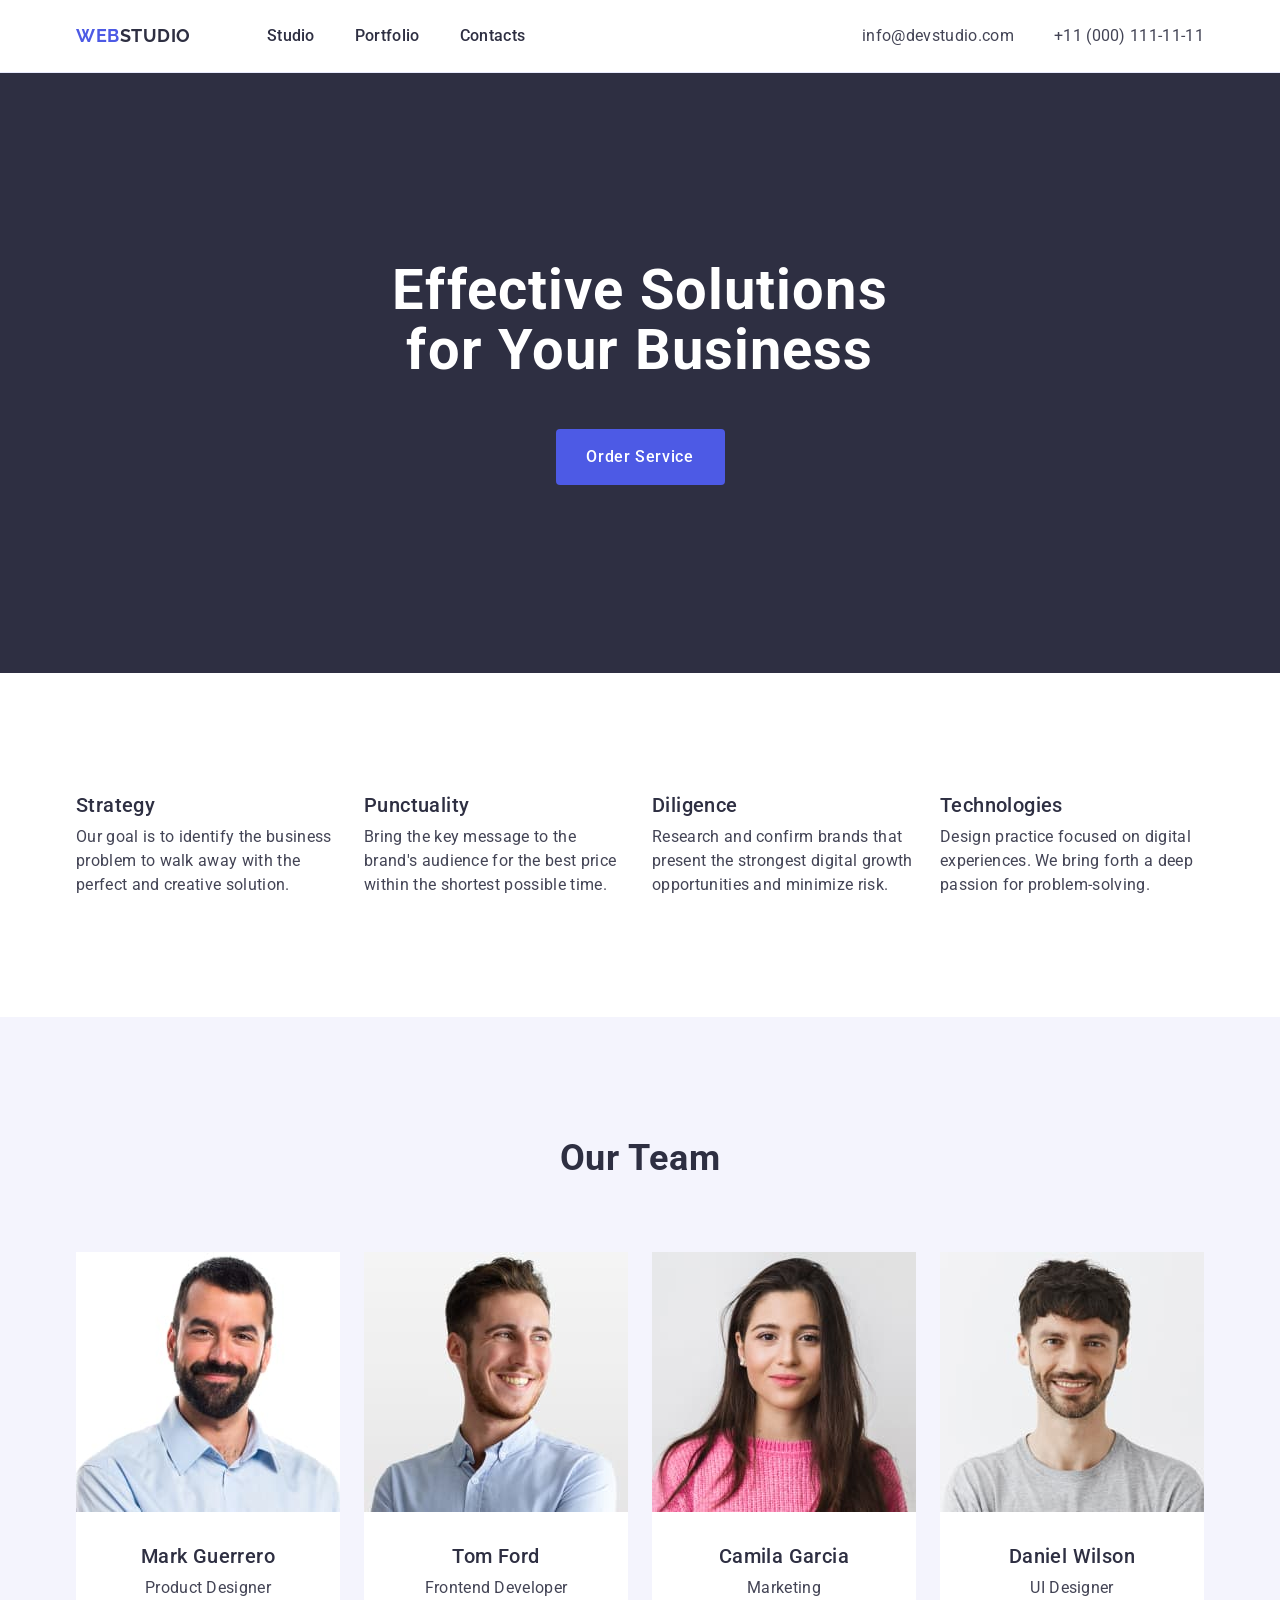
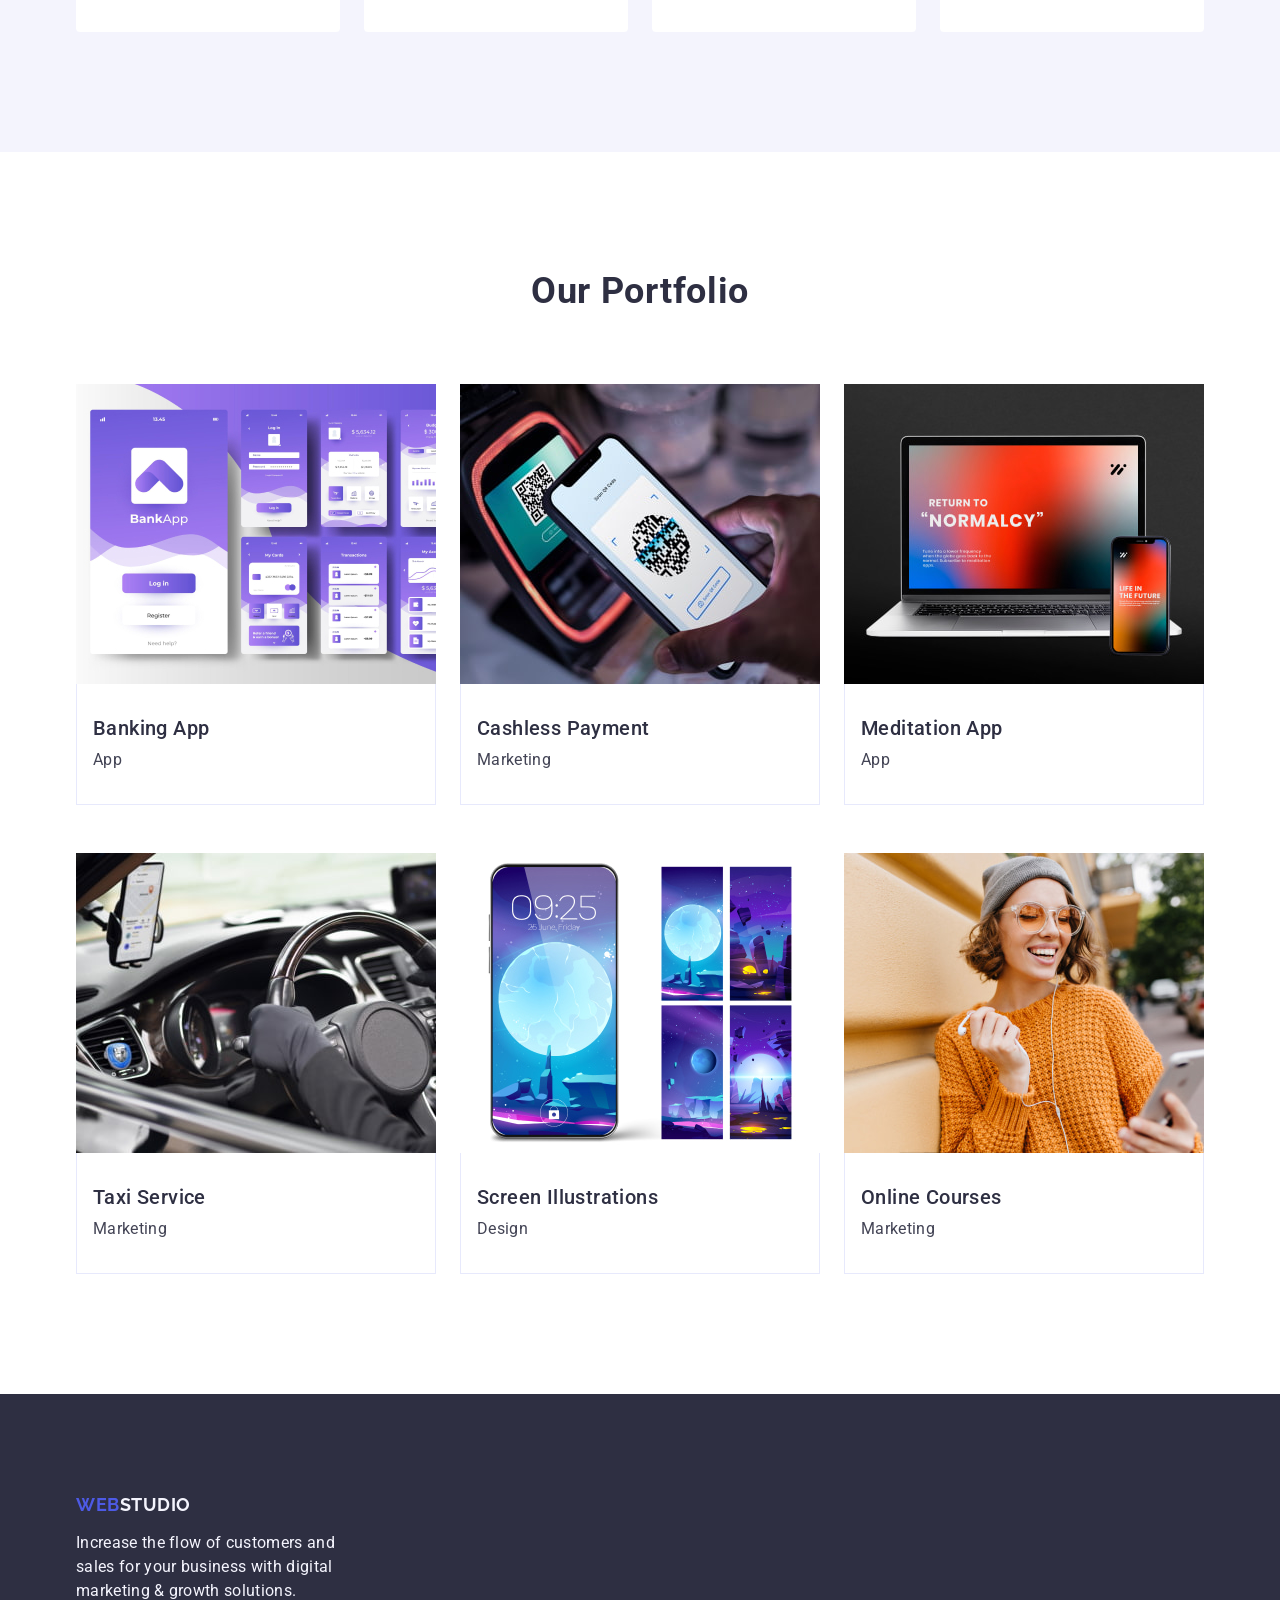
==== commit cba0bcf3: "upd" ====
--- a/index.html
+++ b/index.html
@@ -23,7 +23,7 @@
 
   <body>
     <header class="main-header">
-      <div class="container">
+      <div class="container header-container">
         <nav class="site-nav">
           <a class="logo link" href="./index.html"
             >WEB<span class="text-logo-studio">Studio</span></a
@@ -62,7 +62,7 @@
     <main>
       <!-- FIRST MAIN SECTION  -->
       <section class="section first-section">
-        <div class="container">
+        <div class="container hero-container">
           <h1 class="first-header">Effective Solutions for Your Business</h1>
           <button type="button" class="order-service-button">
             Order Service
--- a/css/styles.css
+++ b/css/styles.css
@@ -38,7 +38,6 @@
 
 .link {
   text-decoration: none;
-  padding: 24px 0;
   display: inline-block;
 }
 
@@ -84,6 +83,7 @@
   align-items: center;
   text-decoration: none;
   margin-right: auto;
+  padding: 24px 0;
 }
 
 .logo.link {
@@ -140,6 +140,9 @@
   font-weight: 700;
   line-height: 1.07;
   letter-spacing: 1.12px;
+  margin-right: auto;
+  margin-left: auto;
+  margin-bottom: 48px;
 }
 
 .third-header {
@@ -149,7 +152,6 @@
   font-style: normal;
   font-weight: 500;
   line-height: 1.2;
-  text-align: center;
   letter-spacing: 0.02em;
 }
 
@@ -189,6 +191,10 @@
   overflow: hidden;
 }
 
+.header-container {
+  display: flex;
+}
+
 .portfolio-section .list .about-our-work {
   font-size: 16px;
   line-height: 1.5;
@@ -230,6 +236,7 @@
 
 .position-container {
   padding: 32px 0;
+  text-align: center;
 }
 
 .four-section > h2 {
@@ -254,7 +261,6 @@
   font-weight: 400;
   line-height: 1.5;
   letter-spacing: 0.02em;
-  text-align: center;
 }
 
 .main-header {
@@ -262,7 +268,6 @@
 }
 
 .container {
-  display: flex;
   width: 1158px;
   margin: 0 auto;
   padding: 0 15px;
@@ -276,23 +281,17 @@
 
 .second-section.list-item {
   width: calc((100% - 72px) / 4);
-}
-
-.navigation-menu-item {
-  padding-top: 24px;
-  padding-right: 0;
-  padding-bottom: 24px;
-  padding-left: 0;
-}
-
-.contacts.item {
-  padding: 24px 0;
 }
 
 .contacts-mail:hover {
   color: #404bbf;
   justify-content: center;
   flex-shrink: 0;
+}
+
+.contacts {
+  display: flex;
+  justify-content: center;
 }
 
 .order-service-button {
@@ -311,6 +310,8 @@
   font-weight: 500;
   line-height: 1.5;
   letter-spacing: 0.04em;
+  margin-left: auto;
+  margin-right: auto;
 }
 
 .order-service-button:hover,
